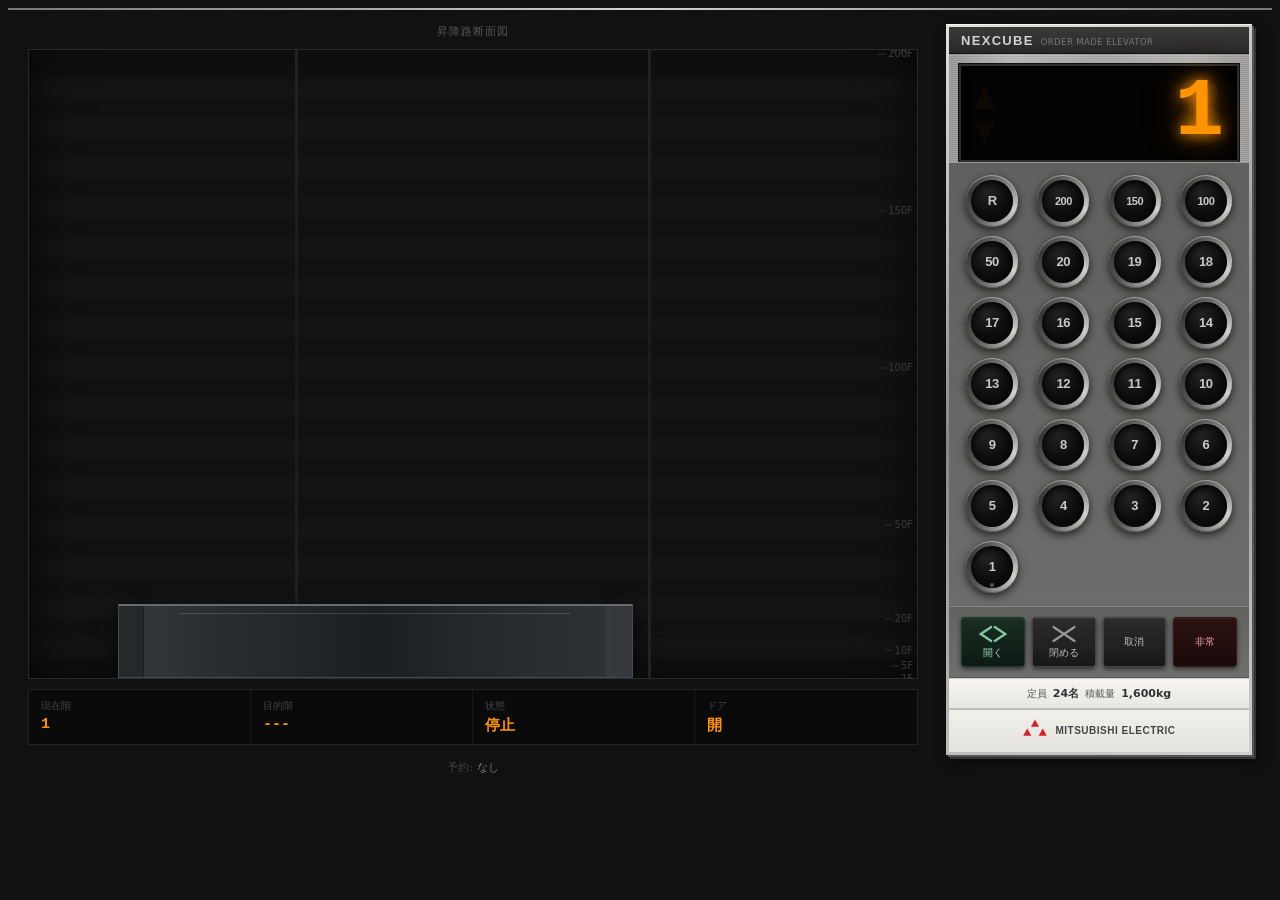
==== index.html @ f04a83fb "三菱エレベーターシミュレーター NEXCUBE - 実機音声: 1-18F（三菱実機録音）、20F（横浜ランドマークタワー） - iPad対応: タッチデバイスではCOP全面表示 - ホーム画面追加対" ====
<!doctype html>
<html lang="ja">
<head>
  <meta charset="utf-8">
  <meta name="viewport" content="width=device-width, initial-scale=1, viewport-fit=cover">
  <meta name="apple-mobile-web-app-capable" content="yes">
  <meta name="apple-mobile-web-app-status-bar-style" content="black-translucent">
  <meta name="apple-mobile-web-app-title" content="NEXCUBE">
  <title>三菱電機エレベーター 200階</title>
  <link rel="stylesheet" href="styles.css">
</head>
<body>
  <div class="simulator">

    <!-- 左：シャフト断面図 -->
    <div class="shaft-view">
      <div class="shaft-label">昇降路断面図</div>
      <div class="shaft" id="shaft">
        <div class="floor-scale" id="floorScale"></div>
        <div class="car" id="car">
          <div class="door left"></div>
          <div class="door right"></div>
          <div class="cab-ceiling-line"></div>
        </div>
      </div>
      <div class="shaft-info">
        <div class="info-cell"><span>現在階</span><strong id="currentFloor">1</strong></div>
        <div class="info-cell"><span>目的階</span><strong id="targetFloor">---</strong></div>
        <div class="info-cell"><span>状態</span><strong id="speedLabel">停止</strong></div>
        <div class="info-cell"><span>ドア</span><strong id="doorLabel">開</strong></div>
      </div>
      <div class="queue-display">予約: <span id="queueLabel">なし</span></div>
    </div>

    <!-- 右：三菱エレベーター操作盤 COP -->
    <div class="cop-wrap">
      <div class="cop" role="region" aria-label="エレベーター操作盤">

        <!-- モデルプレート -->
        <div class="model-plate">
          <span class="model-name">NEXCUBE</span>
          <span class="model-sub">ORDER MADE ELEVATOR</span>
        </div>

        <!-- 位置表示器 -->
        <div class="position-indicator" aria-label="位置表示器">
          <div class="dir-col">
            <div class="dir-arrow up" id="arrowUp">▲</div>
            <div class="dir-arrow down" id="arrowDown">▼</div>
          </div>
          <div class="seg-display" id="floorDisplay" aria-live="polite" aria-label="現在階表示">1</div>
        </div>

        <!-- 階数ボタンエリア -->
        <div class="floor-btn-grid" id="floorGrid" aria-label="階数選択ボタン"></div>

        <!-- サービスボタン -->
        <div class="service-row">
          <button class="svc-btn open-btn" data-service="open" aria-label="ドアを開く">
            <svg class="door-icon" viewBox="0 0 32 20" width="28" height="18" aria-hidden="true">
              <path d="M14 2 L2 10 L14 18" stroke="currentColor" stroke-width="2.5" fill="none" stroke-linecap="round"/>
              <path d="M18 2 L30 10 L18 18" stroke="currentColor" stroke-width="2.5" fill="none" stroke-linecap="round"/>
            </svg>
            <span>開く</span>
          </button>
          <button class="svc-btn close-btn" data-service="close" aria-label="ドアを閉じる">
            <svg class="door-icon" viewBox="0 0 32 20" width="28" height="18" aria-hidden="true">
              <path d="M4 2 L16 10 L4 18" stroke="currentColor" stroke-width="2.5" fill="none" stroke-linecap="round"/>
              <path d="M28 2 L16 10 L28 18" stroke="currentColor" stroke-width="2.5" fill="none" stroke-linecap="round"/>
            </svg>
            <span>閉める</span>
          </button>
          <button class="svc-btn cancel-btn" data-service="cancel" aria-label="取消">
            <span>取消</span>
          </button>
          <button class="svc-btn emg-btn" data-service="bell" aria-label="非常ボタン">
            <span>非常</span>
          </button>
        </div>

        <!-- 定員・積載量プレート -->
        <div class="capacity-plate">
          <div class="cap-row">
            <span class="cap-label">定員</span>
            <span class="cap-val">24名</span>
            <span class="cap-label">積載量</span>
            <span class="cap-val">1,600kg</span>
          </div>
        </div>

        <!-- 三菱ロゴ・ブランド -->
        <div class="brand-footer">
          <svg class="mitsubishi-mark" viewBox="0 0 64 56" width="26" height="23" aria-label="三菱マーク">
            <polygon points="32,1 42,19 22,19" fill="#d91f26"/>
            <polygon points="13,23 23,41 3,41" fill="#d91f26"/>
            <polygon points="51,23 61,41 41,41" fill="#d91f26"/>
          </svg>
          <span class="brand-name">MITSUBISHI ELECTRIC</span>
        </div>

      </div>
    </div>
  </div>

  <script src="app.js"></script>
</body>
</html>
---- styles.css ----
:root {
  /* 実機カラー */
  --amber: #ff9400;
  --amber-glow: rgba(255, 148, 0, 0.55);
  --amber-dim: rgba(255, 148, 0, 0.05);
  --red: #d91f26;

  /* ステンレスヘアライン */
  --ss-light: #d2d2d0;
  --ss-mid:   #a8a8a6;
  --ss-dark:  #787876;
  --ss-edge:  #6a6a68;

  /* ディスプレイ */
  --disp-bg:  #030303;
  --disp-border: #2e2e2c;

  /* ボタン */
  --btn-face:  #111110;
  --btn-lit-face: #b05800;
}

* { box-sizing: border-box; margin: 0; padding: 0; }

html, body {
  height: 100%;
  background: #111;
  color: #222;
  font-family: "Hiragino Kaku Gothic ProN", "Yu Gothic", "Meiryo", system-ui, sans-serif;
}

/* ===== レイアウト ===== */
.simulator {
  display: grid;
  grid-template-columns: 1fr auto;
  gap: 28px;
  min-height: 100vh;
  padding: 24px 28px;
  align-items: start;
}

/* ===== シャフト断面図 ===== */
.shaft-view {
  display: flex;
  flex-direction: column;
  gap: 10px;
}

.shaft-label {
  font-size: 11px;
  letter-spacing: 0.08em;
  color: #555;
  text-align: center;
}

.shaft {
  position: relative;
  height: clamp(500px, 70vh, 800px);
  border: 1px solid #2a2a2a;
  background:
    repeating-linear-gradient(0deg, #111 0 20px, #141414 20px 40px);
  box-shadow: inset 0 0 50px rgba(0,0,0,0.7);
  overflow: hidden;
}

.shaft::before, .shaft::after {
  content: "";
  position: absolute;
  top: 0; bottom: 0;
  width: 3px;
  background: linear-gradient(180deg, #222, #1a1a1a, #222);
}
.shaft::before { left: 30%; }
.shaft::after  { right: 30%; }

.floor-scale {
  position: absolute;
  top: 0; bottom: 0; right: 0;
  width: 56px;
  pointer-events: none;
}

.floor-mark {
  position: absolute;
  right: 4px;
  font-size: 10px;
  color: #3a3a3a;
  transform: translateY(-50%);
  white-space: nowrap;
}
.floor-mark::before {
  content: "";
  position: absolute;
  right: 100%;
  top: 50%;
  width: 8px;
  height: 1px;
  background: #2a2a2a;
  margin-right: 2px;
}

.car {
  position: absolute;
  left: 10%;
  width: 58%;
  height: 74px;
  background: linear-gradient(90deg,
    rgba(255,255,255,0.1), rgba(255,255,255,0.05) 20%,
    rgba(0,0,0,0.1) 50%,
    rgba(255,255,255,0.05) 80%, rgba(255,255,255,0.08)
  ), #1e2226;
  border: 1px solid #4a4a4a;
  border-top: 2px solid #6a6a6a;
  box-shadow: 0 6px 20px rgba(0,0,0,0.7);
  transition: bottom 100ms linear;
  overflow: hidden;
}
.car.moving {
  box-shadow: 0 0 16px rgba(120, 200, 255, 0.1), 0 6px 20px rgba(0,0,0,0.6);
}
.cab-ceiling-line {
  position: absolute;
  top: 7px; left: 12%; right: 12%;
  height: 1px;
  background: rgba(255,255,255,0.15);
}

.door {
  position: absolute;
  top: 0; bottom: 0;
  width: 50%;
  background: linear-gradient(90deg,
    rgba(255,255,255,0.08), rgba(255,255,255,0.03) 40%, rgba(0,0,0,0.06)
  ), #252a2e;
  transition: transform 760ms cubic-bezier(0.25, 0.8, 0.25, 1);
}
.door.left  { left: 0;  border-right: 1px solid rgba(0,0,0,0.5); }
.door.right { right: 0; border-left:  1px solid rgba(255,255,255,0.1); }
.car.open .door.left  { transform: translateX(-90%); }
.car.open .door.right { transform: translateX(90%); }

.shaft-info {
  display: grid;
  grid-template-columns: repeat(4, 1fr);
  border: 1px solid #222;
  background: #0a0a0a;
}
.info-cell {
  padding: 9px 12px;
  border-right: 1px solid #1a1a1a;
}
.info-cell:last-child { border-right: none; }
.info-cell span {
  display: block;
  font-size: 10px;
  color: #444;
  margin-bottom: 3px;
}
.info-cell strong {
  display: block;
  font-size: 15px;
  color: var(--amber);
  font-variant-numeric: tabular-nums;
  font-family: "Courier New", monospace;
}

.queue-display {
  font-size: 11px;
  color: #444;
  text-align: center;
  padding: 5px;
}
.queue-display span { color: #777; font-variant-numeric: tabular-nums; }

/* ===== COP パネル（ステンレスヘアライン） ===== */
.cop-wrap {
  /* 外枠：ステンレス枠の影 */
  padding: 3px;
  background: linear-gradient(160deg,
    #e0e0de 0%, #b8b8b6 25%,
    #888886 50%, #adadab 75%, #d0d0ce 100%
  );
  box-shadow:
    2px 2px 0 #555,
    4px 4px 0 #333,
    6px 6px 12px rgba(0,0,0,0.6),
    inset 0 1px rgba(255,255,255,0.7);
}

/* ステンレスヘアライン本体 */
.cop {
  width: 300px;
  /* ヘアライン：横方向の細線 */
  background-color: var(--ss-mid);
  background-image:
    repeating-linear-gradient(
      180deg,
      rgba(255,255,255,0.18) 0px,
      rgba(255,255,255,0.18) 1px,
      transparent 1px,
      transparent 2px
    ),
    linear-gradient(90deg,
      rgba(0,0,0,0.15) 0%, rgba(255,255,255,0.08) 20%,
      rgba(0,0,0,0.05) 50%, rgba(255,255,255,0.06) 80%, rgba(0,0,0,0.12) 100%
    );
  display: flex;
  flex-direction: column;
}

/* ===== モデルプレート ===== */
.model-plate {
  display: flex;
  align-items: baseline;
  gap: 7px;
  padding: 6px 12px 5px;
  background: linear-gradient(180deg, #3a3a38, #282826);
  border-bottom: 1px solid #111;
}
.model-name {
  font-family: Arial, Helvetica, sans-serif;
  font-size: 13px;
  font-weight: 700;
  letter-spacing: 0.1em;
  color: var(--ss-light);
}
.model-sub {
  font-size: 8.5px;
  letter-spacing: 0.05em;
  color: #777;
  text-transform: uppercase;
}

/* ===== 位置表示器 ===== */
.position-indicator {
  display: flex;
  align-items: center;
  background: var(--disp-bg);
  border: 2px solid var(--disp-border);
  margin: 10px 10px 0;
  padding: 10px 12px;
  box-shadow:
    inset 0 2px 10px rgba(0,0,0,0.9),
    0 0 0 1px #111;
  gap: 10px;
}

/* ステンレスベゼル風 */
.position-indicator::before {
  content: "";
  position: absolute;
  inset: 8px 8px auto 8px;
  height: 2px;
  background: linear-gradient(90deg, var(--ss-dark), var(--ss-light), var(--ss-dark));
}

.dir-col {
  display: flex;
  flex-direction: column;
  gap: 4px;
  flex-shrink: 0;
}

/* 方向矢印：消灯時はほぼ不可視 */
.dir-arrow {
  font-size: 30px;
  line-height: 1;
  color: rgba(255, 148, 0, 0.04);
  transition: color 0.1s ease, text-shadow 0.1s ease;
  user-select: none;
}

/* 点灯時：明確なオレンジ */
.dir-arrow.active {
  color: var(--amber);
  text-shadow:
    0 0 10px var(--amber),
    0 0 25px var(--amber-glow),
    0 0 50px rgba(255,148,0,0.2);
}

/* 7セグ風表示 */
.seg-display {
  flex: 1;
  font-family: "Courier New", "Lucida Console", monospace;
  font-size: 82px;
  font-weight: 700;
  line-height: 0.9;
  color: var(--amber);
  text-align: right;
  letter-spacing: 1px;
  font-variant-numeric: tabular-nums;
  text-shadow:
    0 0 14px var(--amber),
    0 0 30px var(--amber-glow),
    0 0 60px rgba(255,148,0,0.15);
  position: relative;
}

/* 消灯セグメント（薄い影の「8」） */
.seg-display::before {
  content: "8";
  position: absolute;
  right: 0;
  top: 0;
  color: rgba(255, 148, 0, 0.05);
  text-shadow: none;
  pointer-events: none;
  font-size: inherit;
  font-weight: inherit;
  font-family: inherit;
  letter-spacing: inherit;
}

/* ===== 階数ボタングリッド ===== */
.floor-btn-grid {
  display: grid;
  grid-template-columns: repeat(4, 1fr);
  gap: 9px;
  padding: 12px 12px;
  /* グリッドエリアは少し凹んだ暗い領域 */
  background:
    linear-gradient(180deg, rgba(0,0,0,0.2), rgba(0,0,0,0.1)),
    var(--ss-dark);
  border-top: 1px solid #999;
  border-bottom: 1px solid #666;
  margin: 0;
}

/* 丸型ボタン */
.floor-btn {
  position: relative;
  width: 52px;
  height: 52px;
  border-radius: 50%;
  border: none;
  cursor: pointer;
  justify-self: center;
  /* クローム外輪 */
  background: conic-gradient(
    from 110deg,
    #d0d0d0, #909090 60deg, #585858 110deg,
    #383838 180deg, #585858 240deg, #909090 310deg, #d0d0d0 360deg
  );
  box-shadow:
    0 3px 8px rgba(0,0,0,0.7),
    inset 0 1px rgba(255,255,255,0.4),
    inset 0 -1px rgba(0,0,0,0.3);
  transition: transform 0.07s;
}
.floor-btn:active { transform: translateY(1px) scale(0.97); }

/* ボタン内側の暗い面 */
.floor-btn::before {
  content: "";
  position: absolute;
  inset: 5px;
  border-radius: 50%;
  background: radial-gradient(circle at 38% 28%, #222, #0d0d0d 55%, #060606);
  box-shadow: inset 0 2px 6px rgba(0,0,0,0.95), inset 0 -1px rgba(255,255,255,0.03);
}

/* 階数文字 */
.floor-btn .btn-label {
  position: relative;
  z-index: 2;
  color: #c8c8c8;
  font-family: Arial, Helvetica, sans-serif;
  font-size: 13px;
  font-weight: 700;
  line-height: 1;
  pointer-events: none;
  user-select: none;
  /* 長い文字列は自動縮小 */
  max-width: 42px;
  text-align: center;
  overflow: hidden;
  white-space: nowrap;
  letter-spacing: -0.03em;
}

/* 3桁以上（100/150/200）はさらに小さく */
.floor-btn[data-floor="100"] .btn-label,
.floor-btn[data-floor="150"] .btn-label,
.floor-btn[data-floor="200"] .btn-label {
  font-size: 11px;
  letter-spacing: -0.05em;
}

/* 点灯状態（予約済み） */
.floor-btn.lit::before {
  background: radial-gradient(circle at 50% 38%,
    #ffcc44 0%, #dd8000 38%, #994400 70%, #4d2000 100%
  );
  box-shadow:
    inset 0 0 16px rgba(255,185,0,0.6),
    inset 0 2px 4px rgba(255,230,100,0.35);
}
.floor-btn.lit {
  box-shadow:
    0 0 16px rgba(255,148,0,0.55),
    0 3px 8px rgba(0,0,0,0.6),
    inset 0 1px rgba(255,255,255,0.4);
}
.floor-btn.lit .btn-label {
  color: #ffffff;
  text-shadow: 0 0 10px rgba(255,220,0,0.9);
}

/* 現在階：小インジケータードット */
.floor-btn.current::after {
  content: "";
  position: absolute;
  bottom: 6px;
  left: 50%;
  transform: translateX(-50%);
  width: 4px;
  height: 4px;
  border-radius: 50%;
  background: rgba(200,200,200,0.4);
  z-index: 3;
}


/* ===== サービスボタン ===== */
.service-row {
  display: grid;
  grid-template-columns: 1fr 1fr 1fr 1fr;
  gap: 7px;
  padding: 10px 12px;
  background: linear-gradient(180deg, rgba(0,0,0,0.18), rgba(0,0,0,0.08)),
              var(--ss-dark);
  border-top: 1px solid #888;
  border-bottom: 1px solid #555;
}

.svc-btn {
  display: flex;
  flex-direction: column;
  align-items: center;
  justify-content: center;
  gap: 2px;
  padding: 7px 3px 6px;
  border: none;
  border-radius: 3px;
  cursor: pointer;
  background: linear-gradient(180deg, #2c2c2a, #181816);
  border: 1px solid #444;
  box-shadow: 0 2px 5px rgba(0,0,0,0.6), inset 0 1px rgba(255,255,255,0.06);
  color: #bbb;
  font-family: "Hiragino Kaku Gothic ProN", "Yu Gothic", sans-serif;
  font-size: 10px;
  transition: transform 0.07s;
}
.svc-btn:active {
  transform: translateY(1px);
  box-shadow: 0 1px 2px rgba(0,0,0,0.6), inset 0 2px 4px rgba(0,0,0,0.5);
}

.door-icon { color: #999; display: block; margin-bottom: 1px; }

.open-btn {
  color: #9ddbb5;
  border-color: #1e3a2a;
  background: linear-gradient(180deg, #1a2e22, #0e1a14);
}
.open-btn .door-icon { color: #7fcca0; }

.emg-btn {
  color: #ffaaaa;
  border-color: #3a1818;
  background: linear-gradient(180deg, #2e1212, #1a0a0a);
}
.emg-btn.active {
  color: #ff4444;
  border-color: #cc2222;
  box-shadow: 0 0 10px rgba(255,50,50,0.5), inset 0 0 8px rgba(255,80,80,0.25);
}

/* ===== 定員プレート ===== */
.capacity-plate {
  padding: 7px 12px;
  background: linear-gradient(180deg, #f5f4f0, #e8e7e3);
  border-top: 1px solid #ccc;
  border-bottom: 1px solid #bbb;
}
.cap-row {
  display: flex;
  justify-content: center;
  align-items: baseline;
  gap: 6px;
  font-size: 9.5px;
  color: #555;
}
.cap-val {
  font-size: 11px;
  font-weight: 700;
  color: #333;
  font-variant-numeric: tabular-nums;
}

/* ===== ブランドフッター ===== */
.brand-footer {
  display: flex;
  align-items: center;
  justify-content: center;
  gap: 7px;
  padding: 9px 12px 10px;
  background: linear-gradient(180deg, #f0efe9, #e4e3dd);
  border-top: 1px solid #bbb;
}
.mitsubishi-mark { flex-shrink: 0; }
.brand-name {
  font-family: Arial, Helvetica, sans-serif;
  font-size: 10px;
  font-weight: 700;
  letter-spacing: 0.05em;
  color: #444;
}

/* ===== レスポンシブ（デスクトップ） ===== */
@media (max-width: 860px) {
  .simulator {
    grid-template-columns: 1fr;
    padding: 16px;
    gap: 20px;
  }
  .cop-wrap { margin: 0 auto; }
  .shaft { height: 340px; }
}

@media (max-width: 480px) {
  .cop { width: 268px; }
  .floor-btn-grid { gap: 7px; padding: 10px 9px; }
  .floor-btn { width: 46px; height: 46px; }
  .seg-display { font-size: 68px; }
}

/* ===== iPad / タッチデバイス（縦向き） ===== */
@media (pointer: coarse) and (min-width: 600px) {
  .shaft-view { display: none; }

  .simulator {
    display: flex;
    align-items: center;
    justify-content: center;
    min-height: 100svh;
    padding: 20px env(safe-area-inset-right, 20px) 20px env(safe-area-inset-left, 20px);
  }

  .cop {
    width: min(520px, calc(100vw - 48px));
  }

  /* ボタングリッド：セルいっぱいに拡大 */
  .floor-btn-grid {
    grid-template-columns: repeat(4, 1fr);
    gap: 11px;
    padding: 13px;
  }

  .floor-btn {
    width: 100%;
    aspect-ratio: 1;
    height: auto;
    justify-self: stretch;
    display: flex;
    align-items: center;
    justify-content: center;
  }

  .floor-btn .btn-label {
    font-size: clamp(15px, 4vw, 22px);
    max-width: 90%;
  }

  .floor-btn[data-floor="100"] .btn-label,
  .floor-btn[data-floor="150"] .btn-label,
  .floor-btn[data-floor="200"] .btn-label {
    font-size: clamp(12px, 3vw, 16px);
  }

  .seg-display {
    font-size: clamp(72px, 17vw, 118px);
  }

  .seg-display::before {
    font-size: inherit;
  }

  .position-indicator {
    margin: 12px 12px 0;
    padding: 12px 14px;
  }

  .dir-arrow { font-size: 36px; }

  .svc-btn {
    padding: 12px 4px 10px;
    font-size: 12px;
    gap: 4px;
  }
}

/* ===== iPad 横向き（シャフト復活） ===== */
@media (pointer: coarse) and (min-width: 1000px) {
  .shaft-view {
    display: flex;
  }

  .simulator {
    display: grid;
    grid-template-columns: 1fr auto;
    align-items: start;
    gap: 28px;
    padding: 24px;
  }

  .cop {
    width: min(480px, 45vw);
  }

  .shaft {
    height: clamp(500px, 75vh, 800px);
  }

  .floor-btn .btn-label {
    font-size: clamp(15px, 2.8vw, 20px);
  }
}
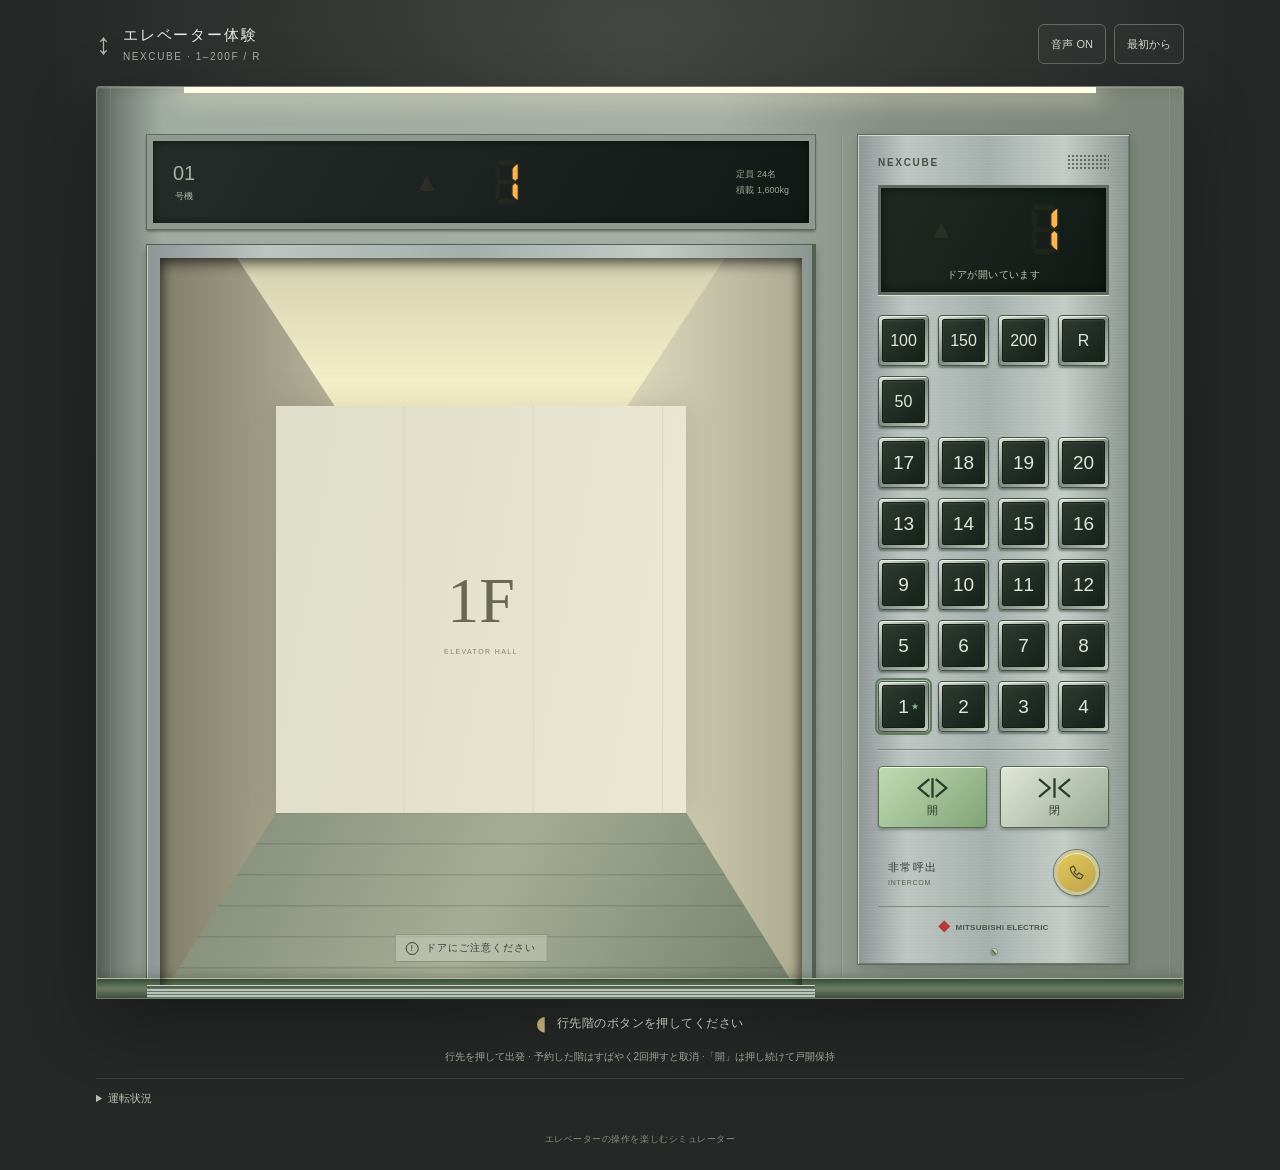
==== commit eb6768d8: "Fix elevator routing and announcements; rebuild realistic cabin UI" ====
--- a/index.html
+++ b/index.html
@@ -1,107 +1,195 @@
 <!doctype html>
 <html lang="ja">
-<head>
-  <meta charset="utf-8">
-  <meta name="viewport" content="width=device-width, initial-scale=1, viewport-fit=cover">
-  <meta name="apple-mobile-web-app-capable" content="yes">
-  <meta name="apple-mobile-web-app-status-bar-style" content="black-translucent">
-  <meta name="apple-mobile-web-app-title" content="NEXCUBE">
-  <title>三菱電機エレベーター 200階</title>
-  <link rel="stylesheet" href="styles.css">
-</head>
-<body>
-  <div class="simulator">
-
-    <!-- 左：シャフト断面図 -->
-    <div class="shaft-view">
-      <div class="shaft-label">昇降路断面図</div>
-      <div class="shaft" id="shaft">
-        <div class="floor-scale" id="floorScale"></div>
-        <div class="car" id="car">
-          <div class="door left"></div>
-          <div class="door right"></div>
-          <div class="cab-ceiling-line"></div>
+  <head>
+    <meta charset="utf-8" />
+    <meta
+      name="viewport"
+      content="width=device-width, initial-scale=1, viewport-fit=cover"
+    />
+    <meta name="theme-color" content="#252827" />
+    <meta name="apple-mobile-web-app-capable" content="yes" />
+    <meta name="apple-mobile-web-app-title" content="エレベーター" />
+    <title>NEXCUBE — エレベーター体験</title>
+    <link rel="stylesheet" href="styles.css?v=2" />
+  </head>
+  <body>
+    <main class="experience">
+      <header class="toolbar">
+        <div class="identity">
+          <span class="identity-mark" aria-hidden="true">↕</span>
+          <div>
+            <h1>エレベーター体験</h1>
+            <p>NEXCUBE · 1–200F / R</p>
+          </div>
         </div>
-      </div>
-      <div class="shaft-info">
-        <div class="info-cell"><span>現在階</span><strong id="currentFloor">1</strong></div>
-        <div class="info-cell"><span>目的階</span><strong id="targetFloor">---</strong></div>
-        <div class="info-cell"><span>状態</span><strong id="speedLabel">停止</strong></div>
-        <div class="info-cell"><span>ドア</span><strong id="doorLabel">開</strong></div>
-      </div>
-      <div class="queue-display">予約: <span id="queueLabel">なし</span></div>
-    </div>
-
-    <!-- 右：三菱エレベーター操作盤 COP -->
-    <div class="cop-wrap">
-      <div class="cop" role="region" aria-label="エレベーター操作盤">
-
-        <!-- モデルプレート -->
-        <div class="model-plate">
-          <span class="model-name">NEXCUBE</span>
-          <span class="model-sub">ORDER MADE ELEVATOR</span>
-        </div>
-
-        <!-- 位置表示器 -->
-        <div class="position-indicator" aria-label="位置表示器">
-          <div class="dir-col">
-            <div class="dir-arrow up" id="arrowUp">▲</div>
-            <div class="dir-arrow down" id="arrowDown">▼</div>
-          </div>
-          <div class="seg-display" id="floorDisplay" aria-live="polite" aria-label="現在階表示">1</div>
-        </div>
-
-        <!-- 階数ボタンエリア -->
-        <div class="floor-btn-grid" id="floorGrid" aria-label="階数選択ボタン"></div>
-
-        <!-- サービスボタン -->
-        <div class="service-row">
-          <button class="svc-btn open-btn" data-service="open" aria-label="ドアを開く">
-            <svg class="door-icon" viewBox="0 0 32 20" width="28" height="18" aria-hidden="true">
-              <path d="M14 2 L2 10 L14 18" stroke="currentColor" stroke-width="2.5" fill="none" stroke-linecap="round"/>
-              <path d="M18 2 L30 10 L18 18" stroke="currentColor" stroke-width="2.5" fill="none" stroke-linecap="round"/>
-            </svg>
-            <span>開く</span>
+        <div class="tools">
+          <button
+            id="soundButton"
+            class="tool-button"
+            type="button"
+            aria-pressed="true"
+            aria-label="音声を切り替える"
+          >
+            音声 ON
           </button>
-          <button class="svc-btn close-btn" data-service="close" aria-label="ドアを閉じる">
-            <svg class="door-icon" viewBox="0 0 32 20" width="28" height="18" aria-hidden="true">
-              <path d="M4 2 L16 10 L4 18" stroke="currentColor" stroke-width="2.5" fill="none" stroke-linecap="round"/>
-              <path d="M28 2 L16 10 L28 18" stroke="currentColor" stroke-width="2.5" fill="none" stroke-linecap="round"/>
-            </svg>
-            <span>閉める</span>
-          </button>
-          <button class="svc-btn cancel-btn" data-service="cancel" aria-label="取消">
-            <span>取消</span>
-          </button>
-          <button class="svc-btn emg-btn" data-service="bell" aria-label="非常ボタン">
-            <span>非常</span>
+          <button id="resetButton" class="tool-button" type="button">
+            最初から
           </button>
         </div>
-
-        <!-- 定員・積載量プレート -->
-        <div class="capacity-plate">
-          <div class="cap-row">
-            <span class="cap-label">定員</span>
-            <span class="cap-val">24名</span>
-            <span class="cap-label">積載量</span>
-            <span class="cap-val">1,600kg</span>
+      </header>
+      <section class="cabin" aria-label="エレベーターのかご内">
+        <div class="ceiling-light" aria-hidden="true"></div>
+        <div class="door-bay">
+          <div class="overhead">
+            <div class="overhead-id">01 <span>号機</span></div>
+            <div
+              class="indicator overhead-indicator"
+              aria-label="現在階と運転方向"
+            >
+              <span class="direction" data-direction aria-label="停止">▲</span>
+              <span
+                class="floor-digits"
+                data-display
+                aria-label="現在階 1階"
+              ></span>
+            </div>
+            <span class="overhead-caption">定員 24名<br />積載 1,600kg</span>
+          </div>
+          <div class="door-frame">
+            <div class="doorway" id="doorway">
+              <div class="landing" aria-hidden="true">
+                <div class="hall-light"></div>
+                <div class="hall-wall">
+                  <span id="landingFloor">1F</span><small>ELEVATOR HALL</small>
+                </div>
+                <div class="hall-floor"></div>
+              </div>
+              <div class="door-panel left" aria-hidden="true">
+                <span></span>
+              </div>
+              <div class="door-panel right" aria-hidden="true">
+                <span></span>
+              </div>
+              <div class="door-seam" aria-hidden="true"></div>
+            </div>
+            <div class="threshold" aria-hidden="true"></div>
+          </div>
+          <div class="door-notice">
+            <span class="notice-symbol" aria-hidden="true">!</span>
+            ドアにご注意ください
           </div>
         </div>
-
-        <!-- 三菱ロゴ・ブランド -->
-        <div class="brand-footer">
-          <svg class="mitsubishi-mark" viewBox="0 0 64 56" width="26" height="23" aria-label="三菱マーク">
-            <polygon points="32,1 42,19 22,19" fill="#d91f26"/>
-            <polygon points="13,23 23,41 3,41" fill="#d91f26"/>
-            <polygon points="51,23 61,41 41,41" fill="#d91f26"/>
-          </svg>
-          <span class="brand-name">MITSUBISHI ELECTRIC</span>
+        <div class="panel-wall">
+          <section class="control-panel" aria-label="エレベーター操作盤">
+            <div class="panel-top">
+              <span>NEXCUBE</span
+              ><span class="speaker" aria-hidden="true"></span>
+            </div>
+            <div class="panel-screen">
+              <div class="indicator">
+                <span class="direction" data-direction aria-hidden="true"
+                  >▲</span
+                ><span
+                  class="floor-digits"
+                  data-display
+                  aria-label="現在階 1階"
+                ></span>
+              </div>
+              <div class="screen-message" id="screenMessage">
+                ドアが開いています
+              </div>
+            </div>
+            <div
+              class="floor-btn-grid"
+              id="floorGrid"
+              aria-label="行先階ボタン"
+            ></div>
+            <div class="door-controls">
+              <button
+                class="door-button open-button"
+                id="openButton"
+                type="button"
+                aria-label="ドアを開く"
+              >
+                <svg viewBox="0 0 48 28" aria-hidden="true">
+                  <path d="M20 3 7 14l13 11M28 3l13 11-13 11M24 2v24" /></svg
+                ><span>開</span>
+              </button>
+              <button
+                class="door-button close-button"
+                id="closeButton"
+                type="button"
+                aria-label="ドアを閉じる"
+              >
+                <svg viewBox="0 0 48 28" aria-hidden="true">
+                  <path d="m5 3 13 11L5 25M43 3 30 14l13 11M24 2v24" /></svg
+                ><span>閉</span>
+              </button>
+            </div>
+            <div class="intercom-row">
+              <span>非常呼出<small>INTERCOM</small></span
+              ><button
+                class="call-button"
+                id="callButton"
+                type="button"
+                aria-label="非常呼出の体験"
+                aria-pressed="false"
+              >
+                <svg viewBox="0 0 32 32" aria-hidden="true">
+                  <path
+                    d="M11 5 6 8c-2 7 11 20 18 18l3-5-7-4-3 3c-3-1-4-3-5-5l3-3Z"
+                  />
+                </svg>
+              </button>
+            </div>
+            <div class="panel-brand">
+              <span class="diamonds" aria-hidden="true">◆</span
+              ><span>MITSUBISHI ELECTRIC</span>
+            </div>
+            <div class="panel-screw" aria-hidden="true"></div>
+          </section>
         </div>
-
+        <div class="cabin-base" aria-hidden="true"></div>
+      </section>
+      <div
+        class="announcement"
+        role="status"
+        aria-live="polite"
+        aria-atomic="true"
+      >
+        <span class="sound-indicator" aria-hidden="true">◖</span
+        ><span id="announcement">行先階のボタンを押してください</span>
       </div>
-    </div>
-  </div>
-
-  <script src="app.js"></script>
-</body>
+      <p class="hint">
+        行先を押して出発 · 予約した階はすばやく2回押すと取消
+        ·「開」は押し続けて戸開保持
+      </p>
+      <details class="operation-details">
+        <summary>運転状況</summary>
+        <dl>
+          <div>
+            <dt>状態</dt>
+            <dd id="phaseLabel">待機中</dd>
+          </div>
+          <div>
+            <dt>次の停車階</dt>
+            <dd id="targetLabel">—</dd>
+          </div>
+          <div>
+            <dt>速度</dt>
+            <dd id="speedLabel">0.0 m/s</dd>
+          </div>
+          <div>
+            <dt>予約階</dt>
+            <dd id="queueLabel">なし</dd>
+          </div>
+        </dl>
+        <p>非常呼出は体験用です。外部への通報は行いません。</p>
+      </details>
+      <footer>エレベーターの操作を楽しむシミュレーター</footer>
+    </main>
+    <script src="elevator.js?v=2"></script>
+    <script src="audio.js?v=2"></script>
+    <script src="app.js?v=2"></script>
+  </body>
 </html>
--- a/styles.css
+++ b/styles.css
@@ -1,630 +1,956 @@
 :root {
-  /* 実機カラー */
-  --amber: #ff9400;
-  --amber-glow: rgba(255, 148, 0, 0.55);
-  --amber-dim: rgba(255, 148, 0, 0.05);
-  --red: #d91f26;
-
-  /* ステンレスヘアライン */
-  --ss-light: #d2d2d0;
-  --ss-mid:   #a8a8a6;
-  --ss-dark:  #787876;
-  --ss-edge:  #6a6a68;
-
-  /* ディスプレイ */
-  --disp-bg:  #030303;
-  --disp-border: #2e2e2c;
-
-  /* ボタン */
-  --btn-face:  #111110;
-  --btn-lit-face: #b05800;
-}
-
-* { box-sizing: border-box; margin: 0; padding: 0; }
-
-html, body {
+  color-scheme: dark;
+  --amber: #ffb450;
+  --steel: linear-gradient(
+    90deg,
+    #8d9695,
+    #bdc5c2 18%,
+    #a4afac 48%,
+    #c3cbc6 76%,
+    #8b9590
+  );
+  font-family:
+    -apple-system, BlinkMacSystemFont, "Hiragino Kaku Gothic ProN", "Yu Gothic",
+    sans-serif;
+  background: #252827;
+  color: #e8eae5;
+}
+* {
+  box-sizing: border-box;
+}
+body {
+  margin: 0;
+  background: radial-gradient(ellipse at 50% 10%, #444943, #252827 65%);
+  min-height: 100svh;
+}
+button {
+  font: inherit;
+  cursor: pointer;
+  -webkit-tap-highlight-color: transparent;
+  touch-action: manipulation;
+  user-select: none;
+  -webkit-user-select: none;
+}
+button:focus-visible,
+summary:focus-visible {
+  outline: 3px solid #e6b969;
+  outline-offset: 5px;
+}
+button:disabled {
+  cursor: default;
+}
+button,
+svg {
+  flex-shrink: 0;
+}
+.experience {
+  max-width: 1152px;
+  margin: auto;
+  padding: 24px 32px 18px;
+}
+.toolbar {
+  display: flex;
+  align-items: center;
+  justify-content: space-between;
+  gap: 14px;
+  margin: 0 0 22px;
+}
+.identity {
+  display: flex;
+  gap: 12px;
+  align-items: center;
+}
+.identity-mark {
+  font-size: 30px;
+  color: #aeb6a8;
+}
+.identity h1 {
+  font-size: 15px;
+  font-weight: 500;
+  letter-spacing: 0.12em;
+  margin: 0;
+}
+.identity p {
+  font-size: 10px;
+  letter-spacing: 0.16em;
+  color: #a7aea5;
+  margin: 6px 0 0;
+}
+.tools {
+  display: flex;
+  gap: 8px;
+}
+.tool-button {
+  border: 1px solid #646a60;
+  border-radius: 6px;
+  background: #ffffff05;
+  color: #d4d8cd;
+  padding: 9px 12px;
+  font-size: 11px;
+  min-height: 40px;
+}
+.tool-button:hover {
+  background: #ffffff10;
+}
+.cabin {
+  position: relative;
+  display: grid;
+  grid-template-columns: minmax(0, 1fr) 300px;
+  gap: 0;
+  padding: 48px 42px 0 50px;
+  min-height: 750px;
+  overflow: hidden;
+  border: 1px solid #737c72;
+  border-radius: 3px 3px 0 0;
+  background:
+    repeating-linear-gradient(0deg, #ffffff02 0 1px, transparent 1px 3px),
+    linear-gradient(
+      90deg,
+      #5f6862,
+      #a0aba1 6%,
+      #a6afa4 57%,
+      #858e83 73%,
+      #7a8478 100%
+    );
+  box-shadow:
+    0 22px 70px #0005,
+    inset 0 1px 2px #ffffdd40,
+    inset 8px 0 14px #0002;
+}
+.ceiling-light {
+  position: absolute;
+  top: 0;
+  left: 8%;
+  right: 8%;
+  height: 6px;
+  background: #fffde6;
+  box-shadow: 0 3px 22px 7px #fff9ce55;
+}
+.cabin:before {
+  content: "";
+  position: absolute;
+  inset: 0 13px;
+  border-inline: 1px solid #ffffff13;
+  pointer-events: none;
+}
+.door-bay {
+  position: relative;
+  align-self: stretch;
+  display: flex;
+  flex-direction: column;
+  padding-right: 26px;
+}
+.overhead {
+  height: 94px;
+  margin: 0 0 16px;
+  display: flex;
+  align-items: center;
+  justify-content: space-between;
+  gap: 12px;
+  padding: 0 20px;
+  background: linear-gradient(120deg, #262c29, #111815);
+  border: 6px solid #8f9990;
+  outline: 1px solid #5f685f;
+  box-shadow:
+    0 2px 3px #0007,
+    inset 0 0 8px #0008;
+}
+.overhead-id {
+  font-size: 20px;
+  color: #a9b1a2;
+  font-variant-numeric: tabular-nums;
+}
+.overhead-id span {
+  display: block;
+  font-size: 9px;
+  text-align: center;
+  margin-top: 5px;
+}
+.overhead-caption {
+  font-size: 9px;
+  color: #9aa392;
+  line-height: 1.8;
+  white-space: nowrap;
+}
+.indicator {
+  display: flex;
+  align-items: center;
+  justify-content: center;
+  gap: 10px;
+  min-width: 0;
+}
+.direction {
+  color: #ffb34b13;
+  font-family: Arial, sans-serif;
+  font-size: 27px;
+  line-height: 1;
+  display: inline-block;
+  width: 27px;
+  transition: color 0.2s;
+  transform: rotate(0deg);
+}
+.direction.active {
+  color: var(--amber);
+  text-shadow: 0 0 12px #ff9c4766;
+}
+.direction.down {
+  transform: rotate(180deg);
+}
+.floor-digits {
+  display: flex;
+  justify-content: flex-end;
+  min-width: 68px;
+  gap: 3px;
+  height: 46px;
+}
+.floor-digits svg {
   height: 100%;
-  background: #111;
-  color: #222;
-  font-family: "Hiragino Kaku Gothic ProN", "Yu Gothic", "Meiryo", system-ui, sans-serif;
-}
-
-/* ===== レイアウト ===== */
-.simulator {
+  width: auto;
+  overflow: visible;
+}
+.segment {
+  fill: #eea5430a;
+}
+.segment.on {
+  fill: var(--amber);
+  filter: drop-shadow(0 0 2px #ffc77955);
+}
+.door-frame {
+  position: relative;
+  flex: 1;
+  padding: 13px 13px 0;
+  background: var(--steel);
+  box-shadow:
+    0 0 0 1px #535e56,
+    inset 1px 0 #e9eee4a0,
+    inset -3px 0 #526054,
+    0 5px 9px #0004;
+  min-height: 420px;
+}
+.doorway {
+  position: relative;
+  overflow: hidden;
+  height: 100%;
+  min-height: 420px;
+  background: #444c42;
+  --door-open: 100%;
+}
+.door-panel {
+  position: absolute;
+  top: 0;
+  bottom: 0;
+  width: 50%;
+  z-index: 2;
+  background:
+    repeating-linear-gradient(
+      0deg,
+      #ffffff08 0px,
+      #ffffff08 1px,
+      transparent 1px,
+      transparent 3px
+    ),
+    linear-gradient(
+      95deg,
+      #87948c,
+      #b6bfb5 15%,
+      #aab6ac 45%,
+      #c5ccc2 80%,
+      #929f95
+    );
+  will-change: transform;
+}
+.door-panel.left {
+  left: 0;
+  border-right: 2px solid #3f4c43;
+  transform: translateX(calc(-1 * var(--door-open)));
+}
+.door-panel.right {
+  right: 0;
+  border-left: 1px solid #d5ddd0;
+  transform: translateX(var(--door-open));
+  background-color: #a8b3a7;
+  background-blend-mode: soft-light;
+}
+.door-panel span {
+  position: absolute;
+  inset: 0 8px;
+  border-inline: 1px solid #ffffff08;
+}
+.door-seam {
+  position: absolute;
+  inset: 0;
+  pointer-events: none;
+  z-index: 3;
+  box-shadow:
+    inset 0 8px 12px #0006,
+    inset 5px 0 8px #0004,
+    inset -5px 0 8px #0004;
+}
+.landing {
+  position: absolute;
+  inset: 0;
+  background: linear-gradient(
+    90deg,
+    #817e69,
+    #c5c2a9 35%,
+    #e1dfc4 70%,
+    #aca98f
+  );
+  overflow: hidden;
+}
+.hall-light {
+  position: absolute;
+  top: 0;
+  left: 12%;
+  right: 12%;
+  height: 22%;
+  background: linear-gradient(#d3d0b1, #fff9cf);
+  clip-path: polygon(0 0, 100% 0, 78% 100%, 22% 100%);
+}
+.hall-wall {
+  position: absolute;
+  top: 20%;
+  left: 18%;
+  right: 18%;
+  bottom: 25%;
+  background: linear-gradient(100deg, #dfdec9, #eae7d2);
+  box-shadow: 0 0 30px #68634d44;
+  display: flex;
+  flex-direction: column;
+  align-items: center;
+  justify-content: center;
+}
+.hall-wall:before {
+  content: "";
+  position: absolute;
+  inset: 0;
+  background: repeating-linear-gradient(
+    90deg,
+    transparent 0,
+    transparent 31%,
+    #79775c22 31.2%,
+    transparent 31.5%
+  );
+}
+.hall-wall span {
+  font-family: Georgia, serif;
+  font-size: 64px;
+  color: #68684f;
+  font-weight: 400;
+  position: relative;
+}
+.hall-wall small {
+  font-size: 7px;
+  letter-spacing: 0.2em;
+  color: #858269;
+  margin-top: 10px;
+}
+.hall-floor {
+  position: absolute;
+  inset: 75% 0 0;
+  background:
+    repeating-linear-gradient(0deg, transparent 0 29px, #3d443b33 30px 31px),
+    linear-gradient(115deg, #7f8975, #a6ad94, #74816b);
+  clip-path: polygon(18% 0, 82% 0, 100% 100%, 0 100%);
+}
+.threshold {
+  position: absolute;
+  bottom: 0;
+  left: 0;
+  right: 0;
+  height: 12px;
+  z-index: 4;
+  background: repeating-linear-gradient(0deg, #667367 0 1px, #bbc4b8 1px 3px);
+  border-top: 2px solid #53604f;
+  box-shadow: 0 -1px #d0d6c4;
+}
+.door-notice {
+  position: absolute;
+  bottom: 36px;
+  left: 50%;
+  transform: translateX(-65%);
+  z-index: 4;
+  font-size: 10px;
+  letter-spacing: 0.1em;
+  white-space: nowrap;
+  color: #303d32;
+  background: #cbd2c17d;
+  padding: 6px 10px;
+  border: 1px solid #879581;
+  pointer-events: none;
+}
+.notice-symbol {
+  display: inline-flex;
+  width: 13px;
+  height: 13px;
+  align-items: center;
+  justify-content: center;
+  border: 1px solid currentColor;
+  border-radius: 50%;
+  margin-right: 4px;
+  font-size: 9px;
+}
+.panel-wall {
+  position: relative;
+  padding: 0 12px 34px 16px;
+  border-left: 1px solid #5b695a55;
+  box-shadow: inset 1px 0 #e7efda20;
+}
+.control-panel {
+  position: relative;
+  padding: 19px 20px 28px;
+  color: #2e3830;
+  background:
+    repeating-linear-gradient(0deg, #ffffff0d 0 1px, transparent 1px 3px),
+    var(--steel);
+  box-shadow:
+    0 0 0 1px #5e6a5e,
+    inset 1px 1px #f6f9e799,
+    inset -1px -1px #6f7e6c,
+    2px 3px 9px #1a291a33;
+}
+.panel-top {
+  display: flex;
+  align-items: center;
+  justify-content: space-between;
+  margin-bottom: 15px;
+}
+.panel-top > span:first-child {
+  font-family: Arial, sans-serif;
+  font-size: 10px;
+  letter-spacing: 0.17em;
+  font-weight: 600;
+  color: #455146;
+}
+.speaker {
+  width: 42px;
+  height: 16px;
+  background: radial-gradient(circle, #3d493e 1px, transparent 1.5px) 0 0/4px
+    4px;
+  opacity: 0.7;
+}
+.panel-screen {
+  padding: 15px 12px 10px;
+  background: linear-gradient(120deg, #202a23, #101813);
+  border: 3px solid #5e6b5e;
+  box-shadow:
+    0 1px #dce5d4,
+    inset 0 0 12px #0009;
+}
+.panel-screen .floor-digits {
+  height: 53px;
+  min-width: 88px;
+}
+.panel-screen .indicator {
+  gap: 16px;
+}
+.screen-message {
+  font-size: 10px;
+  letter-spacing: 0.04em;
+  color: #c0c9ad;
+  text-align: center;
+  min-height: 14px;
+  margin-top: 12px;
+  white-space: nowrap;
+}
+.floor-btn-grid {
   display: grid;
-  grid-template-columns: 1fr auto;
-  gap: 28px;
-  min-height: 100vh;
-  padding: 24px 28px;
-  align-items: start;
-}
-
-/* ===== シャフト断面図 ===== */
-.shaft-view {
+  grid-template-columns: repeat(4, minmax(0, 1fr));
+  gap: 10px 9px;
+  padding: 20px 0 17px;
+}
+.floor-btn {
+  position: relative;
+  aspect-ratio: 1;
+  min-height: 44px;
+  min-width: 0;
+  padding: 0;
+  border-radius: 4px;
+  border: 1px solid #475048;
+  color: #e1e7da;
+  background: linear-gradient(140deg, #dbe1d5, #7b897e 50%, #c4cec0);
+  box-shadow:
+    0 2px 2px #23302377,
+    inset 0 1px #eff6e5;
+  display: flex;
+  align-items: center;
+  justify-content: center;
+}
+.floor-btn:before {
+  content: "";
+  position: absolute;
+  inset: 3px;
+  border: 1px solid #131e17;
+  background: linear-gradient(135deg, #2f3a31, #152019);
+  border-radius: 2px;
+  box-shadow: inset 0 1px 2px #ffffff17;
+}
+.btn-label {
+  position: relative;
+  font-family: Arial, Helvetica, sans-serif;
+  font-size: 19px;
+  font-weight: 500;
+  z-index: 1;
+  line-height: 1;
+}
+.floor-btn.express .btn-label {
+  font-size: 16px;
+}
+.floor-btn:active {
+  transform: translateY(1px);
+}
+.floor-btn.lit {
+  box-shadow:
+    0 0 0 1px #f2b35499,
+    0 2px 3px #17241766;
+}
+.floor-btn.lit:before {
+  border-color: #ffb33e;
+  background: linear-gradient(135deg, #584727, #282d20);
+  box-shadow: inset 0 0 7px #ffb24d33;
+}
+.floor-btn.lit .btn-label {
+  color: #ffc26c;
+  text-shadow: 0 0 5px #ff9f3b77;
+}
+.floor-btn.main-floor {
+  outline: 2px solid #5c7e57;
+  outline-offset: 1px;
+}
+.floor-btn.main-floor .btn-label:after {
+  content: "★";
+  font-size: 8px;
+  position: absolute;
+  right: -10px;
+  top: 6px;
+  color: #8fb286;
+}
+.button-space {
+  aspect-ratio: 1;
+}
+.door-controls {
+  display: grid;
+  grid-template-columns: 1fr 1fr;
+  gap: 13px;
+  padding: 16px 0 15px;
+  border-top: 1px solid #788777;
+  box-shadow: inset 0 1px #e4ecda4d;
+}
+.door-button {
+  height: 62px;
+  border: 1px solid #586452;
+  border-radius: 4px;
+  background: linear-gradient(135deg, #e1e6d5, #99aa94);
+  color: #283c2b;
+  box-shadow:
+    0 2px 3px #34412c66,
+    inset 0 1px #f3f9e5;
   display: flex;
   flex-direction: column;
-  gap: 10px;
-}
-
-.shaft-label {
+  align-items: center;
+  justify-content: center;
+  gap: 3px;
+}
+.door-button svg {
+  width: 39px;
+  height: 24px;
+  stroke: currentColor;
+  stroke-width: 2.8;
+  fill: none;
+}
+.door-button span {
   font-size: 11px;
-  letter-spacing: 0.08em;
-  color: #555;
+}
+.open-button {
+  background: linear-gradient(135deg, #c0dbb2, #80a477);
+  border-color: #4f704b;
+}
+.door-button:active {
+  transform: translateY(1px);
+}
+.door-button:disabled {
+  opacity: 0.48;
+}
+.intercom-row {
+  display: flex;
+  align-items: center;
+  justify-content: space-between;
+  padding: 7px 10px 11px;
+}
+.intercom-row > span {
+  font-size: 11px;
+  letter-spacing: 0.12em;
+}
+.intercom-row small {
+  display: block;
+  font-family: Arial, sans-serif;
+  font-size: 7px;
+  letter-spacing: 0.1em;
+  margin-top: 4px;
+  color: #53604e;
+}
+.call-button {
+  width: 45px;
+  height: 45px;
+  border-radius: 50%;
+  padding: 10px;
+  border: 3px solid #c7c7a2;
+  background: linear-gradient(145deg, #e3c859, #bda34c);
+  color: #4b482f;
+  box-shadow:
+    0 0 0 1px #707454,
+    inset 0 1px #fff4b2,
+    0 2px 3px #2e3d2666;
+}
+.call-button svg {
+  width: 100%;
+  height: 100%;
+  fill: none;
+  stroke: currentColor;
+  stroke-width: 2;
+}
+.call-button[aria-pressed="true"] {
+  background: #ffc352;
+  box-shadow: 0 0 12px #ffd366aa;
+}
+.panel-brand {
+  display: flex;
+  justify-content: center;
+  gap: 5px;
+  align-items: center;
+  border-top: 1px solid #7c8b76;
+  padding-top: 12px;
+  font-family: Arial, sans-serif;
+  font-size: 8px;
+  letter-spacing: 0.03em;
+  font-weight: 600;
+  color: #4a5847;
+}
+.diamonds {
+  font-size: 12px;
+  color: #af3d36;
+}
+.panel-screw {
+  position: absolute;
+  bottom: 9px;
+  left: calc(50% - 3px);
+  width: 6px;
+  height: 6px;
+  border-radius: 50%;
+  background: linear-gradient(45deg, #83917b 40%, #51604d 45% 55%, #c3ceb6 60%);
+  box-shadow: 0 0 0 1px #85937a;
+}
+.cabin-base {
+  position: absolute;
+  bottom: 0;
+  left: 0;
+  right: 0;
+  height: 20px;
+  background: linear-gradient(#374b38, #6b7c62, #3e503d);
+  border-top: 1px solid #b1c09e;
+  box-shadow: 0 -3px 9px #33402944;
+}
+.announcement {
+  display: flex;
+  align-items: center;
+  justify-content: center;
+  gap: 9px;
+  color: #e0e3d6;
+  min-height: 48px;
+  font-size: 12px;
+  letter-spacing: 0.04em;
   text-align: center;
-}
-
-.shaft {
-  position: relative;
-  height: clamp(500px, 70vh, 800px);
-  border: 1px solid #2a2a2a;
-  background:
-    repeating-linear-gradient(0deg, #111 0 20px, #141414 20px 40px);
-  box-shadow: inset 0 0 50px rgba(0,0,0,0.7);
-  overflow: hidden;
-}
-
-.shaft::before, .shaft::after {
-  content: "";
-  position: absolute;
-  top: 0; bottom: 0;
-  width: 3px;
-  background: linear-gradient(180deg, #222, #1a1a1a, #222);
-}
-.shaft::before { left: 30%; }
-.shaft::after  { right: 30%; }
-
-.floor-scale {
-  position: absolute;
-  top: 0; bottom: 0; right: 0;
-  width: 56px;
-  pointer-events: none;
-}
-
-.floor-mark {
-  position: absolute;
-  right: 4px;
+  padding: 12px;
+}
+.sound-indicator {
+  color: #d7bc86;
+  font-size: 20px;
+}
+.hint {
+  color: #a8b09e;
   font-size: 10px;
-  color: #3a3a3a;
-  transform: translateY(-50%);
-  white-space: nowrap;
-}
-.floor-mark::before {
-  content: "";
-  position: absolute;
-  right: 100%;
-  top: 50%;
-  width: 8px;
-  height: 1px;
-  background: #2a2a2a;
-  margin-right: 2px;
-}
-
-.car {
-  position: absolute;
-  left: 10%;
-  width: 58%;
-  height: 74px;
-  background: linear-gradient(90deg,
-    rgba(255,255,255,0.1), rgba(255,255,255,0.05) 20%,
-    rgba(0,0,0,0.1) 50%,
-    rgba(255,255,255,0.05) 80%, rgba(255,255,255,0.08)
-  ), #1e2226;
-  border: 1px solid #4a4a4a;
-  border-top: 2px solid #6a6a6a;
-  box-shadow: 0 6px 20px rgba(0,0,0,0.7);
-  transition: bottom 100ms linear;
-  overflow: hidden;
-}
-.car.moving {
-  box-shadow: 0 0 16px rgba(120, 200, 255, 0.1), 0 6px 20px rgba(0,0,0,0.6);
-}
-.cab-ceiling-line {
-  position: absolute;
-  top: 7px; left: 12%; right: 12%;
-  height: 1px;
-  background: rgba(255,255,255,0.15);
-}
-
-.door {
-  position: absolute;
-  top: 0; bottom: 0;
-  width: 50%;
-  background: linear-gradient(90deg,
-    rgba(255,255,255,0.08), rgba(255,255,255,0.03) 40%, rgba(0,0,0,0.06)
-  ), #252a2e;
-  transition: transform 760ms cubic-bezier(0.25, 0.8, 0.25, 1);
-}
-.door.left  { left: 0;  border-right: 1px solid rgba(0,0,0,0.5); }
-.door.right { right: 0; border-left:  1px solid rgba(255,255,255,0.1); }
-.car.open .door.left  { transform: translateX(-90%); }
-.car.open .door.right { transform: translateX(90%); }
-
-.shaft-info {
+  text-align: center;
+  line-height: 1.9;
+  margin: 0 0 12px;
+}
+.operation-details {
+  border-top: 1px solid #626b5955;
+  padding: 12px 0;
+  color: #b7bfab;
+  font-size: 11px;
+}
+.operation-details summary {
+  cursor: pointer;
+  min-height: 24px;
+  width: max-content;
+}
+.operation-details dl {
   display: grid;
   grid-template-columns: repeat(4, 1fr);
-  border: 1px solid #222;
-  background: #0a0a0a;
-}
-.info-cell {
-  padding: 9px 12px;
-  border-right: 1px solid #1a1a1a;
-}
-.info-cell:last-child { border-right: none; }
-.info-cell span {
-  display: block;
+  gap: 12px;
+  margin: 10px 0;
+}
+.operation-details dt {
   font-size: 10px;
-  color: #444;
-  margin-bottom: 3px;
-}
-.info-cell strong {
-  display: block;
-  font-size: 15px;
-  color: var(--amber);
+  color: #909e88;
+  margin-bottom: 5px;
+}
+.operation-details dd {
+  margin: 0;
+  color: #e3e7db;
   font-variant-numeric: tabular-nums;
-  font-family: "Courier New", monospace;
-}
-
-.queue-display {
-  font-size: 11px;
-  color: #444;
+}
+.operation-details p {
+  font-size: 10px;
+  color: #929f89;
+  margin: 14px 0 0;
+}
+footer {
+  font-size: 9px;
+  color: #858f7c;
+  letter-spacing: 0.06em;
   text-align: center;
-  padding: 5px;
-}
-.queue-display span { color: #777; font-variant-numeric: tabular-nums; }
-
-/* ===== COP パネル（ステンレスヘアライン） ===== */
-.cop-wrap {
-  /* 外枠：ステンレス枠の影 */
-  padding: 3px;
-  background: linear-gradient(160deg,
-    #e0e0de 0%, #b8b8b6 25%,
-    #888886 50%, #adadab 75%, #d0d0ce 100%
-  );
-  box-shadow:
-    2px 2px 0 #555,
-    4px 4px 0 #333,
-    6px 6px 12px rgba(0,0,0,0.6),
-    inset 0 1px rgba(255,255,255,0.7);
-}
-
-/* ステンレスヘアライン本体 */
-.cop {
-  width: 300px;
-  /* ヘアライン：横方向の細線 */
-  background-color: var(--ss-mid);
-  background-image:
-    repeating-linear-gradient(
-      180deg,
-      rgba(255,255,255,0.18) 0px,
-      rgba(255,255,255,0.18) 1px,
-      transparent 1px,
-      transparent 2px
-    ),
-    linear-gradient(90deg,
-      rgba(0,0,0,0.15) 0%, rgba(255,255,255,0.08) 20%,
-      rgba(0,0,0,0.05) 50%, rgba(255,255,255,0.06) 80%, rgba(0,0,0,0.12) 100%
-    );
-  display: flex;
-  flex-direction: column;
-}
-
-/* ===== モデルプレート ===== */
-.model-plate {
-  display: flex;
-  align-items: baseline;
-  gap: 7px;
-  padding: 6px 12px 5px;
-  background: linear-gradient(180deg, #3a3a38, #282826);
-  border-bottom: 1px solid #111;
-}
-.model-name {
-  font-family: Arial, Helvetica, sans-serif;
-  font-size: 13px;
-  font-weight: 700;
-  letter-spacing: 0.1em;
-  color: var(--ss-light);
-}
-.model-sub {
-  font-size: 8.5px;
-  letter-spacing: 0.05em;
-  color: #777;
-  text-transform: uppercase;
-}
-
-/* ===== 位置表示器 ===== */
-.position-indicator {
-  display: flex;
-  align-items: center;
-  background: var(--disp-bg);
-  border: 2px solid var(--disp-border);
-  margin: 10px 10px 0;
-  padding: 10px 12px;
-  box-shadow:
-    inset 0 2px 10px rgba(0,0,0,0.9),
-    0 0 0 1px #111;
-  gap: 10px;
-}
-
-/* ステンレスベゼル風 */
-.position-indicator::before {
-  content: "";
-  position: absolute;
-  inset: 8px 8px auto 8px;
-  height: 2px;
-  background: linear-gradient(90deg, var(--ss-dark), var(--ss-light), var(--ss-dark));
-}
-
-.dir-col {
-  display: flex;
-  flex-direction: column;
-  gap: 4px;
-  flex-shrink: 0;
-}
-
-/* 方向矢印：消灯時はほぼ不可視 */
-.dir-arrow {
-  font-size: 30px;
-  line-height: 1;
-  color: rgba(255, 148, 0, 0.04);
-  transition: color 0.1s ease, text-shadow 0.1s ease;
-  user-select: none;
-}
-
-/* 点灯時：明確なオレンジ */
-.dir-arrow.active {
-  color: var(--amber);
-  text-shadow:
-    0 0 10px var(--amber),
-    0 0 25px var(--amber-glow),
-    0 0 50px rgba(255,148,0,0.2);
-}
-
-/* 7セグ風表示 */
-.seg-display {
-  flex: 1;
-  font-family: "Courier New", "Lucida Console", monospace;
-  font-size: 82px;
-  font-weight: 700;
-  line-height: 0.9;
-  color: var(--amber);
-  text-align: right;
-  letter-spacing: 1px;
-  font-variant-numeric: tabular-nums;
-  text-shadow:
-    0 0 14px var(--amber),
-    0 0 30px var(--amber-glow),
-    0 0 60px rgba(255,148,0,0.15);
-  position: relative;
-}
-
-/* 消灯セグメント（薄い影の「8」） */
-.seg-display::before {
-  content: "8";
-  position: absolute;
-  right: 0;
-  top: 0;
-  color: rgba(255, 148, 0, 0.05);
-  text-shadow: none;
-  pointer-events: none;
-  font-size: inherit;
-  font-weight: inherit;
-  font-family: inherit;
-  letter-spacing: inherit;
-}
-
-/* ===== 階数ボタングリッド ===== */
-.floor-btn-grid {
-  display: grid;
-  grid-template-columns: repeat(4, 1fr);
-  gap: 9px;
-  padding: 12px 12px;
-  /* グリッドエリアは少し凹んだ暗い領域 */
-  background:
-    linear-gradient(180deg, rgba(0,0,0,0.2), rgba(0,0,0,0.1)),
-    var(--ss-dark);
-  border-top: 1px solid #999;
-  border-bottom: 1px solid #666;
-  margin: 0;
-}
-
-/* 丸型ボタン */
+  padding: 6px;
+}
+@media (min-width: 1000px) and (max-height: 850px) {
+  .experience {
+    padding-top: 16px;
+    max-width: 1030px;
+  }
+  .toolbar {
+    margin-bottom: 16px;
+  }
+  .cabin {
+    min-height: 650px;
+    padding-top: 30px;
+    grid-template-columns: minmax(0, 1fr) 278px;
+  }
+  .control-panel {
+    padding: 14px 18px 23px;
+  }
+  .panel-top {
+    margin-bottom: 10px;
+  }
+  .floor-btn-grid {
+    gap: 7px;
+    padding: 14px 0;
+  }
+  .floor-btn {
+    min-height: 40px;
+  }
+  .door-controls {
+    padding: 11px 0;
+  }
+  .door-button {
+    height: 53px;
+  }
+  .panel-screen {
+    padding: 11px 9px 8px;
+  }
+  .panel-screen .floor-digits {
+    height: 43px;
+  }
+  .intercom-row {
+    padding-bottom: 8px;
+  }
+  .overhead {
+    height: 80px;
+  }
+  .announcement {
+    min-height: 38px;
+  }
+}
+@media (max-width: 800px) {
+  .experience {
+    padding: 20px 22px 14px;
+  }
+  .cabin {
+    grid-template-columns: minmax(0, 1fr) 270px;
+    padding: 36px 20px 0 24px;
+    min-height: 740px;
+  }
+  .door-bay {
+    padding-right: 18px;
+  }
+  .panel-wall {
+    padding: 0 2px 30px 12px;
+  }
+  .control-panel {
+    padding: 18px 16px 26px;
+  }
+  .overhead {
+    padding: 0 12px;
+    height: 88px;
+  }
+  .overhead-id,
+  .overhead-caption {
+    display: none;
+  }
+  .overhead-indicator {
+    width: 100%;
+  }
+  .floor-btn-grid {
+    gap: 9px 8px;
+  }
+  .floor-btn {
+    min-height: 44px;
+  }
+  .toolbar {
+    margin-bottom: 18px;
+  }
+  .identity h1 {
+    font-size: 14px;
+  }
+  .tool-button {
+    padding: 9px 10px;
+  }
+  .door-notice {
+    font-size: 8px;
+    transform: translateX(-57%);
+    padding: 6px;
+  }
+  .hall-wall span {
+    font-size: 46px;
+  }
+}
+@media (max-width: 590px) {
+  .experience {
+    padding: 14px 12px;
+  }
+  .toolbar {
+    gap: 8px;
+  }
+  .identity-mark {
+    display: none;
+  }
+  .identity h1 {
+    font-size: 12px;
+    letter-spacing: 0.03em;
+  }
+  .identity p {
+    font-size: 8px;
+    letter-spacing: 0.06em;
+  }
+  .tools {
+    gap: 5px;
+  }
+  .tool-button {
+    font-size: 10px;
+    padding: 8px;
+  }
+  .cabin {
+    grid-template-columns: minmax(0, 1fr) 228px;
+    padding: 22px 10px 0 12px;
+    min-height: 700px;
+  }
+  .panel-wall {
+    padding-left: 8px;
+  }
+  .control-panel {
+    padding: 15px 12px 23px;
+  }
+  .door-bay {
+    padding-right: 10px;
+  }
+  .overhead {
+    border-width: 3px;
+    padding: 0 5px;
+    height: 72px;
+    margin-bottom: 10px;
+  }
+  .overhead-indicator {
+    gap: 3px;
+    flex-wrap: wrap;
+  }
+  .overhead .floor-digits {
+    height: 34px;
+    min-width: 0;
+  }
+  .overhead .direction {
+    font-size: 17px;
+    width: 17px;
+  }
+  .door-frame {
+    padding: 7px 5px 0;
+  }
+  .door-notice {
+    display: none;
+  }
+  .panel-screen .floor-digits {
+    height: 46px;
+    min-width: 74px;
+  }
+  .floor-btn-grid {
+    gap: 8px 7px;
+    padding: 15px 0;
+  }
+  .floor-btn {
+    min-height: 40px;
+  }
+  .btn-label {
+    font-size: 17px;
+  }
+  .floor-btn.express .btn-label {
+    font-size: 14px;
+  }
+  .door-controls {
+    gap: 9px;
+    padding: 12px 0;
+  }
+  .door-button {
+    height: 56px;
+  }
+  .panel-top > span:first-child {
+    font-size: 9px;
+  }
+  .panel-brand {
+    font-size: 7px;
+  }
+  .screen-message {
+    font-size: 9px;
+  }
+  .hall-wall span {
+    font-size: 26px;
+  }
+  .hall-wall small {
+    display: none;
+  }
+  .hall-wall {
+    left: 6%;
+    right: 6%;
+  }
+  .announcement {
+    font-size: 11px;
+    padding-inline: 4px;
+  }
+  .hint {
+    font-size: 9px;
+  }
+  .operation-details dl {
+    grid-template-columns: 1fr 1fr;
+  }
+}
+@media (prefers-reduced-motion: reduce) {
+  .door-panel {
+    will-change: auto;
+  }
+}
+/* Keep all controls reachable without scrolling on a landscape iPad. */
 .floor-btn {
-  position: relative;
-  width: 52px;
-  height: 52px;
-  border-radius: 50%;
-  border: none;
-  cursor: pointer;
-  justify-self: center;
-  /* クローム外輪 */
-  background: conic-gradient(
-    from 110deg,
-    #d0d0d0, #909090 60deg, #585858 110deg,
-    #383838 180deg, #585858 240deg, #909090 310deg, #d0d0d0 360deg
-  );
-  box-shadow:
-    0 3px 8px rgba(0,0,0,0.7),
-    inset 0 1px rgba(255,255,255,0.4),
-    inset 0 -1px rgba(0,0,0,0.3);
-  transition: transform 0.07s;
-}
-.floor-btn:active { transform: translateY(1px) scale(0.97); }
-
-/* ボタン内側の暗い面 */
-.floor-btn::before {
-  content: "";
-  position: absolute;
-  inset: 5px;
-  border-radius: 50%;
-  background: radial-gradient(circle at 38% 28%, #222, #0d0d0d 55%, #060606);
-  box-shadow: inset 0 2px 6px rgba(0,0,0,0.95), inset 0 -1px rgba(255,255,255,0.03);
-}
-
-/* 階数文字 */
-.floor-btn .btn-label {
-  position: relative;
-  z-index: 2;
-  color: #c8c8c8;
-  font-family: Arial, Helvetica, sans-serif;
-  font-size: 13px;
-  font-weight: 700;
-  line-height: 1;
-  pointer-events: none;
-  user-select: none;
-  /* 長い文字列は自動縮小 */
-  max-width: 42px;
-  text-align: center;
-  overflow: hidden;
-  white-space: nowrap;
-  letter-spacing: -0.03em;
-}
-
-/* 3桁以上（100/150/200）はさらに小さく */
-.floor-btn[data-floor="100"] .btn-label,
-.floor-btn[data-floor="150"] .btn-label,
-.floor-btn[data-floor="200"] .btn-label {
-  font-size: 11px;
-  letter-spacing: -0.05em;
-}
-
-/* 点灯状態（予約済み） */
-.floor-btn.lit::before {
-  background: radial-gradient(circle at 50% 38%,
-    #ffcc44 0%, #dd8000 38%, #994400 70%, #4d2000 100%
-  );
-  box-shadow:
-    inset 0 0 16px rgba(255,185,0,0.6),
-    inset 0 2px 4px rgba(255,230,100,0.35);
-}
-.floor-btn.lit {
-  box-shadow:
-    0 0 16px rgba(255,148,0,0.55),
-    0 3px 8px rgba(0,0,0,0.6),
-    inset 0 1px rgba(255,255,255,0.4);
-}
-.floor-btn.lit .btn-label {
-  color: #ffffff;
-  text-shadow: 0 0 10px rgba(255,220,0,0.9);
-}
-
-/* 現在階：小インジケータードット */
-.floor-btn.current::after {
-  content: "";
-  position: absolute;
-  bottom: 6px;
-  left: 50%;
-  transform: translateX(-50%);
-  width: 4px;
-  height: 4px;
-  border-radius: 50%;
-  background: rgba(200,200,200,0.4);
-  z-index: 3;
-}
-
-
-/* ===== サービスボタン ===== */
-.service-row {
-  display: grid;
-  grid-template-columns: 1fr 1fr 1fr 1fr;
-  gap: 7px;
-  padding: 10px 12px;
-  background: linear-gradient(180deg, rgba(0,0,0,0.18), rgba(0,0,0,0.08)),
-              var(--ss-dark);
-  border-top: 1px solid #888;
-  border-bottom: 1px solid #555;
-}
-
-.svc-btn {
-  display: flex;
-  flex-direction: column;
-  align-items: center;
-  justify-content: center;
-  gap: 2px;
-  padding: 7px 3px 6px;
-  border: none;
-  border-radius: 3px;
-  cursor: pointer;
-  background: linear-gradient(180deg, #2c2c2a, #181816);
-  border: 1px solid #444;
-  box-shadow: 0 2px 5px rgba(0,0,0,0.6), inset 0 1px rgba(255,255,255,0.06);
-  color: #bbb;
-  font-family: "Hiragino Kaku Gothic ProN", "Yu Gothic", sans-serif;
-  font-size: 10px;
-  transition: transform 0.07s;
-}
-.svc-btn:active {
-  transform: translateY(1px);
-  box-shadow: 0 1px 2px rgba(0,0,0,0.6), inset 0 2px 4px rgba(0,0,0,0.5);
-}
-
-.door-icon { color: #999; display: block; margin-bottom: 1px; }
-
-.open-btn {
-  color: #9ddbb5;
-  border-color: #1e3a2a;
-  background: linear-gradient(180deg, #1a2e22, #0e1a14);
-}
-.open-btn .door-icon { color: #7fcca0; }
-
-.emg-btn {
-  color: #ffaaaa;
-  border-color: #3a1818;
-  background: linear-gradient(180deg, #2e1212, #1a0a0a);
-}
-.emg-btn.active {
-  color: #ff4444;
-  border-color: #cc2222;
-  box-shadow: 0 0 10px rgba(255,50,50,0.5), inset 0 0 8px rgba(255,80,80,0.25);
-}
-
-/* ===== 定員プレート ===== */
-.capacity-plate {
-  padding: 7px 12px;
-  background: linear-gradient(180deg, #f5f4f0, #e8e7e3);
-  border-top: 1px solid #ccc;
-  border-bottom: 1px solid #bbb;
-}
-.cap-row {
-  display: flex;
-  justify-content: center;
-  align-items: baseline;
-  gap: 6px;
-  font-size: 9.5px;
-  color: #555;
-}
-.cap-val {
-  font-size: 11px;
-  font-weight: 700;
-  color: #333;
-  font-variant-numeric: tabular-nums;
-}
-
-/* ===== ブランドフッター ===== */
-.brand-footer {
-  display: flex;
-  align-items: center;
-  justify-content: center;
-  gap: 7px;
-  padding: 9px 12px 10px;
-  background: linear-gradient(180deg, #f0efe9, #e4e3dd);
-  border-top: 1px solid #bbb;
-}
-.mitsubishi-mark { flex-shrink: 0; }
-.brand-name {
-  font-family: Arial, Helvetica, sans-serif;
-  font-size: 10px;
-  font-weight: 700;
-  letter-spacing: 0.05em;
-  color: #444;
-}
-
-/* ===== レスポンシブ（デスクトップ） ===== */
-@media (max-width: 860px) {
-  .simulator {
-    grid-template-columns: 1fr;
-    padding: 16px;
-    gap: 20px;
-  }
-  .cop-wrap { margin: 0 auto; }
-  .shaft { height: 340px; }
-}
-
-@media (max-width: 480px) {
-  .cop { width: 268px; }
-  .floor-btn-grid { gap: 7px; padding: 10px 9px; }
-  .floor-btn { width: 46px; height: 46px; }
-  .seg-display { font-size: 68px; }
-}
-
-/* ===== iPad / タッチデバイス（縦向き） ===== */
-@media (pointer: coarse) and (min-width: 600px) {
-  .shaft-view { display: none; }
-
-  .simulator {
-    display: flex;
-    align-items: center;
-    justify-content: center;
-    min-height: 100svh;
-    padding: 20px env(safe-area-inset-right, 20px) 20px env(safe-area-inset-left, 20px);
-  }
-
-  .cop {
-    width: min(520px, calc(100vw - 48px));
-  }
-
-  /* ボタングリッド：セルいっぱいに拡大 */
+  grid-row: var(--row);
+  grid-column: var(--column);
+}
+@media (min-width: 1000px) and (max-height: 850px) {
+  .cabin {
+    grid-template-columns: minmax(0, 1fr) 316px;
+    min-height: 600px;
+  }
   .floor-btn-grid {
-    grid-template-columns: repeat(4, 1fr);
-    gap: 11px;
-    padding: 13px;
-  }
-
+    grid-template-columns: repeat(5, minmax(0, 1fr));
+  }
   .floor-btn {
-    width: 100%;
-    aspect-ratio: 1;
-    height: auto;
-    justify-self: stretch;
-    display: flex;
-    align-items: center;
-    justify-content: center;
-  }
-
-  .floor-btn .btn-label {
-    font-size: clamp(15px, 4vw, 22px);
-    max-width: 90%;
-  }
-
-  .floor-btn[data-floor="100"] .btn-label,
-  .floor-btn[data-floor="150"] .btn-label,
-  .floor-btn[data-floor="200"] .btn-label {
-    font-size: clamp(12px, 3vw, 16px);
-  }
-
-  .seg-display {
-    font-size: clamp(72px, 17vw, 118px);
-  }
-
-  .seg-display::before {
-    font-size: inherit;
-  }
-
-  .position-indicator {
-    margin: 12px 12px 0;
-    padding: 12px 14px;
-  }
-
-  .dir-arrow { font-size: 36px; }
-
-  .svc-btn {
-    padding: 12px 4px 10px;
-    font-size: 12px;
-    gap: 4px;
-  }
-}
-
-/* ===== iPad 横向き（シャフト復活） ===== */
-@media (pointer: coarse) and (min-width: 1000px) {
-  .shaft-view {
-    display: flex;
-  }
-
-  .simulator {
-    display: grid;
-    grid-template-columns: 1fr auto;
-    align-items: start;
-    gap: 28px;
-    padding: 24px;
-  }
-
-  .cop {
-    width: min(480px, 45vw);
-  }
-
-  .shaft {
-    height: clamp(500px, 75vh, 800px);
-  }
-
-  .floor-btn .btn-label {
-    font-size: clamp(15px, 2.8vw, 20px);
-  }
-}
+    grid-row: var(--compact-row);
+    grid-column: var(--compact-column);
+    min-height: 44px;
+  }
+}
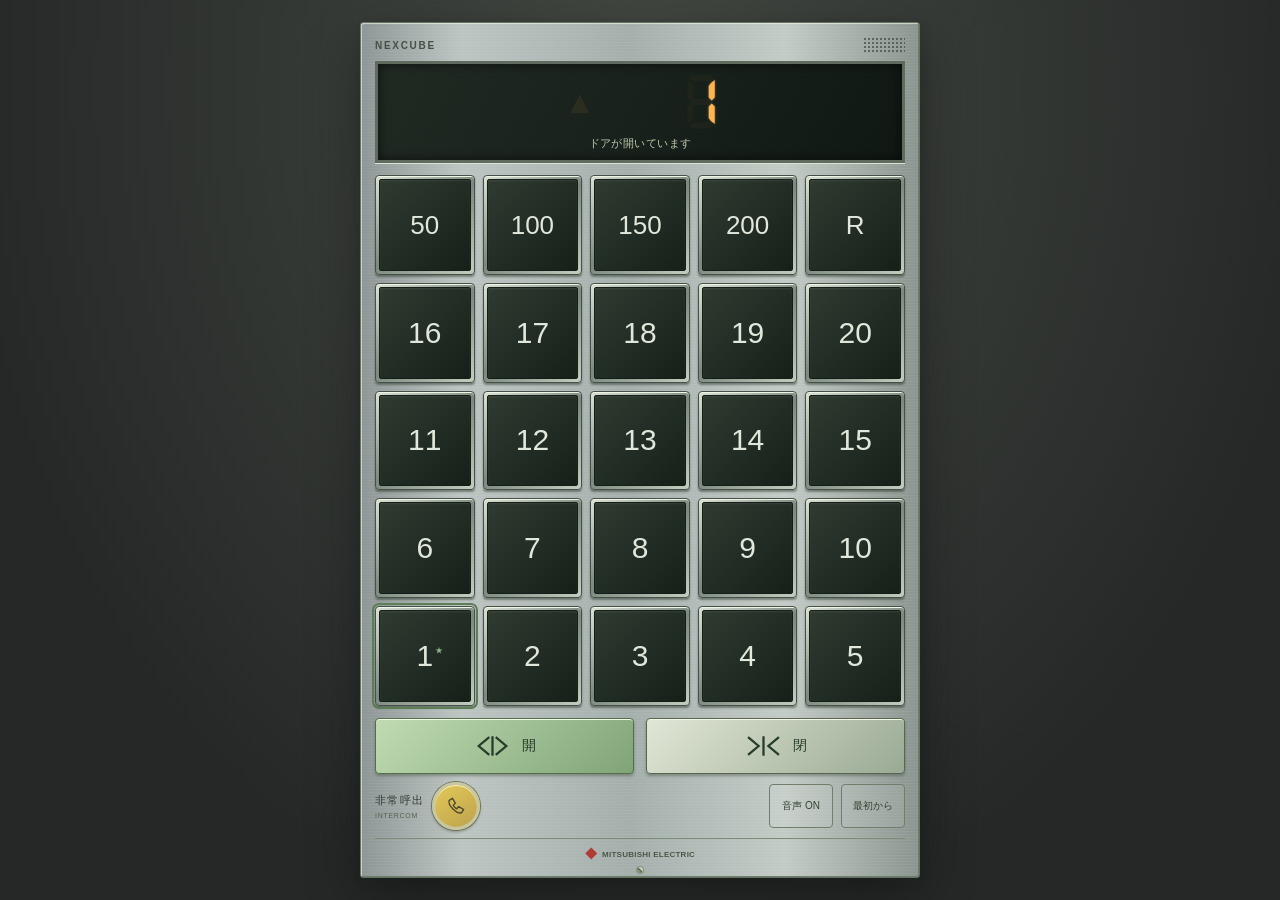
==== commit 53e6a2d0: "Show only responsive elevator control panel for tablets and phones" ====
--- a/index.html
+++ b/index.html
@@ -10,186 +10,105 @@
     <meta name="apple-mobile-web-app-capable" content="yes" />
     <meta name="apple-mobile-web-app-title" content="エレベーター" />
     <title>NEXCUBE — エレベーター体験</title>
-    <link rel="stylesheet" href="styles.css?v=2" />
+    <link rel="stylesheet" href="styles.css?v=3" />
   </head>
   <body>
     <main class="experience">
-      <header class="toolbar">
-        <div class="identity">
-          <span class="identity-mark" aria-hidden="true">↕</span>
-          <div>
-            <h1>エレベーター体験</h1>
-            <p>NEXCUBE · 1–200F / R</p>
+      <h1 class="sr-only">エレベーター操作盤</h1>
+      <section class="control-panel" aria-label="エレベーター操作盤">
+        <div class="panel-top">
+          <span>NEXCUBE</span><span class="speaker" aria-hidden="true"></span>
+        </div>
+        <div class="panel-screen">
+          <div class="indicator">
+            <span class="direction" data-direction aria-hidden="true">▲</span
+            ><span
+              class="floor-digits"
+              data-display
+              aria-label="現在階 1階"
+            ></span>
+          </div>
+          <div class="screen-message" id="screenMessage">
+            ドアが開いています
           </div>
         </div>
-        <div class="tools">
+        <div
+          class="floor-btn-grid"
+          id="floorGrid"
+          aria-label="行先階ボタン"
+        ></div>
+        <div class="door-controls">
           <button
-            id="soundButton"
-            class="tool-button"
+            class="door-button open-button"
+            id="openButton"
             type="button"
-            aria-pressed="true"
-            aria-label="音声を切り替える"
+            aria-label="ドアを開く"
           >
-            音声 ON
+            <svg viewBox="0 0 48 28" aria-hidden="true">
+              <path d="M20 3 7 14l13 11M28 3l13 11-13 11M24 2v24" /></svg
+            ><span>開</span>
           </button>
-          <button id="resetButton" class="tool-button" type="button">
-            最初から
+          <button
+            class="door-button close-button"
+            id="closeButton"
+            type="button"
+            aria-label="ドアを閉じる"
+          >
+            <svg viewBox="0 0 48 28" aria-hidden="true">
+              <path d="m5 3 13 11L5 25M43 3 30 14l13 11M24 2v24" /></svg
+            ><span>閉</span>
           </button>
         </div>
-      </header>
-      <section class="cabin" aria-label="エレベーターのかご内">
-        <div class="ceiling-light" aria-hidden="true"></div>
-        <div class="door-bay">
-          <div class="overhead">
-            <div class="overhead-id">01 <span>号機</span></div>
-            <div
-              class="indicator overhead-indicator"
-              aria-label="現在階と運転方向"
+        <div class="panel-bottom">
+          <div class="intercom-row">
+            <span>非常呼出<small>INTERCOM</small></span
+            ><button
+              class="call-button"
+              id="callButton"
+              type="button"
+              aria-label="非常呼出の体験"
+              aria-pressed="false"
             >
-              <span class="direction" data-direction aria-label="停止">▲</span>
-              <span
-                class="floor-digits"
-                data-display
-                aria-label="現在階 1階"
-              ></span>
-            </div>
-            <span class="overhead-caption">定員 24名<br />積載 1,600kg</span>
+              <svg viewBox="0 0 32 32" aria-hidden="true">
+                <path
+                  d="M11 5 6 8c-2 7 11 20 18 18l3-5-7-4-3 3c-3-1-4-3-5-5l3-3Z"
+                />
+              </svg>
+            </button>
           </div>
-          <div class="door-frame">
-            <div class="doorway" id="doorway">
-              <div class="landing" aria-hidden="true">
-                <div class="hall-light"></div>
-                <div class="hall-wall">
-                  <span id="landingFloor">1F</span><small>ELEVATOR HALL</small>
-                </div>
-                <div class="hall-floor"></div>
-              </div>
-              <div class="door-panel left" aria-hidden="true">
-                <span></span>
-              </div>
-              <div class="door-panel right" aria-hidden="true">
-                <span></span>
-              </div>
-              <div class="door-seam" aria-hidden="true"></div>
-            </div>
-            <div class="threshold" aria-hidden="true"></div>
-          </div>
-          <div class="door-notice">
-            <span class="notice-symbol" aria-hidden="true">!</span>
-            ドアにご注意ください
+          <div class="panel-tools">
+            <button
+              id="soundButton"
+              class="tool-button"
+              type="button"
+              aria-pressed="true"
+              aria-label="音声を切り替える"
+            >
+              音声 ON
+            </button>
+            <button id="resetButton" class="tool-button" type="button">
+              最初から
+            </button>
           </div>
         </div>
-        <div class="panel-wall">
-          <section class="control-panel" aria-label="エレベーター操作盤">
-            <div class="panel-top">
-              <span>NEXCUBE</span
-              ><span class="speaker" aria-hidden="true"></span>
-            </div>
-            <div class="panel-screen">
-              <div class="indicator">
-                <span class="direction" data-direction aria-hidden="true"
-                  >▲</span
-                ><span
-                  class="floor-digits"
-                  data-display
-                  aria-label="現在階 1階"
-                ></span>
-              </div>
-              <div class="screen-message" id="screenMessage">
-                ドアが開いています
-              </div>
-            </div>
-            <div
-              class="floor-btn-grid"
-              id="floorGrid"
-              aria-label="行先階ボタン"
-            ></div>
-            <div class="door-controls">
-              <button
-                class="door-button open-button"
-                id="openButton"
-                type="button"
-                aria-label="ドアを開く"
-              >
-                <svg viewBox="0 0 48 28" aria-hidden="true">
-                  <path d="M20 3 7 14l13 11M28 3l13 11-13 11M24 2v24" /></svg
-                ><span>開</span>
-              </button>
-              <button
-                class="door-button close-button"
-                id="closeButton"
-                type="button"
-                aria-label="ドアを閉じる"
-              >
-                <svg viewBox="0 0 48 28" aria-hidden="true">
-                  <path d="m5 3 13 11L5 25M43 3 30 14l13 11M24 2v24" /></svg
-                ><span>閉</span>
-              </button>
-            </div>
-            <div class="intercom-row">
-              <span>非常呼出<small>INTERCOM</small></span
-              ><button
-                class="call-button"
-                id="callButton"
-                type="button"
-                aria-label="非常呼出の体験"
-                aria-pressed="false"
-              >
-                <svg viewBox="0 0 32 32" aria-hidden="true">
-                  <path
-                    d="M11 5 6 8c-2 7 11 20 18 18l3-5-7-4-3 3c-3-1-4-3-5-5l3-3Z"
-                  />
-                </svg>
-              </button>
-            </div>
-            <div class="panel-brand">
-              <span class="diamonds" aria-hidden="true">◆</span
-              ><span>MITSUBISHI ELECTRIC</span>
-            </div>
-            <div class="panel-screw" aria-hidden="true"></div>
-          </section>
+        <div
+          class="announcement sr-only"
+          role="status"
+          aria-live="polite"
+          aria-atomic="true"
+        >
+          <span id="announcement">行先階のボタンを押してください</span>
         </div>
-        <div class="cabin-base" aria-hidden="true"></div>
+        <div class="panel-brand">
+          <span class="diamonds" aria-hidden="true">◆</span
+          ><span>MITSUBISHI ELECTRIC</span>
+        </div>
+
+        <div class="panel-screw" aria-hidden="true"></div>
       </section>
-      <div
-        class="announcement"
-        role="status"
-        aria-live="polite"
-        aria-atomic="true"
-      >
-        <span class="sound-indicator" aria-hidden="true">◖</span
-        ><span id="announcement">行先階のボタンを押してください</span>
-      </div>
-      <p class="hint">
-        行先を押して出発 · 予約した階はすばやく2回押すと取消
-        ·「開」は押し続けて戸開保持
-      </p>
-      <details class="operation-details">
-        <summary>運転状況</summary>
-        <dl>
-          <div>
-            <dt>状態</dt>
-            <dd id="phaseLabel">待機中</dd>
-          </div>
-          <div>
-            <dt>次の停車階</dt>
-            <dd id="targetLabel">—</dd>
-          </div>
-          <div>
-            <dt>速度</dt>
-            <dd id="speedLabel">0.0 m/s</dd>
-          </div>
-          <div>
-            <dt>予約階</dt>
-            <dd id="queueLabel">なし</dd>
-          </div>
-        </dl>
-        <p>非常呼出は体験用です。外部への通報は行いません。</p>
-      </details>
-      <footer>エレベーターの操作を楽しむシミュレーター</footer>
     </main>
-    <script src="elevator.js?v=2"></script>
-    <script src="audio.js?v=2"></script>
-    <script src="app.js?v=2"></script>
+    <script src="elevator.js?v=3"></script>
+    <script src="audio.js?v=3"></script>
+    <script src="app.js?v=3"></script>
   </body>
 </html>
--- a/styles.css
+++ b/styles.css
@@ -9,6 +9,29 @@
     #c3cbc6 76%,
     #8b9590
   );
+  --key-gap: 8px;
+  --panel-padding: 14px;
+  /* The height allowance includes the display, service keys and page padding. */
+  --key-size: clamp(
+    44px,
+    min(
+      calc(
+        (
+            100svh - 400px - env(safe-area-inset-top) -
+              env(safe-area-inset-bottom)
+          ) /
+          5
+      ),
+      calc(
+        (
+            100vw - 84px - env(safe-area-inset-left) -
+              env(safe-area-inset-right)
+          ) /
+          5
+      )
+    ),
+    100px
+  );
   font-family:
     -apple-system, BlinkMacSystemFont, "Hiragino Kaku Gothic ProN", "Yu Gothic",
     sans-serif;
@@ -20,8 +43,8 @@
 }
 body {
   margin: 0;
-  background: radial-gradient(ellipse at 50% 10%, #444943, #252827 65%);
-  min-height: 100svh;
+  min-width: 280px;
+  background: radial-gradient(ellipse at 50% 10%, #444943, #252827 75%);
 }
 button {
   font: inherit;
@@ -31,10 +54,9 @@
   user-select: none;
   -webkit-user-select: none;
 }
-button:focus-visible,
-summary:focus-visible {
+button:focus-visible {
   outline: 3px solid #e6b969;
-  outline-offset: 5px;
+  outline-offset: 4px;
 }
 button:disabled {
   cursor: default;
@@ -43,368 +65,43 @@
 svg {
   flex-shrink: 0;
 }
+.sr-only {
+  position: absolute;
+  width: 1px;
+  height: 1px;
+  padding: 0;
+  margin: -1px;
+  overflow: hidden;
+  clip-path: inset(50%);
+  white-space: nowrap;
+  border: 0;
+}
 .experience {
-  max-width: 1152px;
-  margin: auto;
-  padding: 24px 32px 18px;
-}
-.toolbar {
-  display: flex;
-  align-items: center;
-  justify-content: space-between;
-  gap: 14px;
-  margin: 0 0 22px;
-}
-.identity {
-  display: flex;
-  gap: 12px;
-  align-items: center;
-}
-.identity-mark {
-  font-size: 30px;
-  color: #aeb6a8;
-}
-.identity h1 {
-  font-size: 15px;
-  font-weight: 500;
-  letter-spacing: 0.12em;
-  margin: 0;
-}
-.identity p {
-  font-size: 10px;
-  letter-spacing: 0.16em;
-  color: #a7aea5;
-  margin: 6px 0 0;
-}
-.tools {
-  display: flex;
-  gap: 8px;
-}
-.tool-button {
-  border: 1px solid #646a60;
-  border-radius: 6px;
-  background: #ffffff05;
-  color: #d4d8cd;
-  padding: 9px 12px;
-  font-size: 11px;
-  min-height: 40px;
-}
-.tool-button:hover {
-  background: #ffffff10;
-}
-.cabin {
+  display: grid;
+  place-items: center;
+  min-height: 100svh;
+  padding: max(12px, env(safe-area-inset-top))
+    max(12px, env(safe-area-inset-right)) max(12px, env(safe-area-inset-bottom))
+    max(12px, env(safe-area-inset-left));
+}
+.control-panel {
   position: relative;
   display: grid;
-  grid-template-columns: minmax(0, 1fr) 300px;
-  gap: 0;
-  padding: 48px 42px 0 50px;
-  min-height: 750px;
-  overflow: hidden;
-  border: 1px solid #737c72;
-  border-radius: 3px 3px 0 0;
-  background:
-    repeating-linear-gradient(0deg, #ffffff02 0 1px, transparent 1px 3px),
-    linear-gradient(
-      90deg,
-      #5f6862,
-      #a0aba1 6%,
-      #a6afa4 57%,
-      #858e83 73%,
-      #7a8478 100%
-    );
-  box-shadow:
-    0 22px 70px #0005,
-    inset 0 1px 2px #ffffdd40,
-    inset 8px 0 14px #0002;
-}
-.ceiling-light {
-  position: absolute;
-  top: 0;
-  left: 8%;
-  right: 8%;
-  height: 6px;
-  background: #fffde6;
-  box-shadow: 0 3px 22px 7px #fff9ce55;
-}
-.cabin:before {
-  content: "";
-  position: absolute;
-  inset: 0 13px;
-  border-inline: 1px solid #ffffff13;
-  pointer-events: none;
-}
-.door-bay {
-  position: relative;
-  align-self: stretch;
-  display: flex;
-  flex-direction: column;
-  padding-right: 26px;
-}
-.overhead {
-  height: 94px;
-  margin: 0 0 16px;
-  display: flex;
-  align-items: center;
-  justify-content: space-between;
-  gap: 12px;
-  padding: 0 20px;
-  background: linear-gradient(120deg, #262c29, #111815);
-  border: 6px solid #8f9990;
-  outline: 1px solid #5f685f;
-  box-shadow:
-    0 2px 3px #0007,
-    inset 0 0 8px #0008;
-}
-.overhead-id {
-  font-size: 20px;
-  color: #a9b1a2;
-  font-variant-numeric: tabular-nums;
-}
-.overhead-id span {
-  display: block;
-  font-size: 9px;
-  text-align: center;
-  margin-top: 5px;
-}
-.overhead-caption {
-  font-size: 9px;
-  color: #9aa392;
-  line-height: 1.8;
-  white-space: nowrap;
-}
-.indicator {
-  display: flex;
-  align-items: center;
-  justify-content: center;
-  gap: 10px;
-  min-width: 0;
-}
-.direction {
-  color: #ffb34b13;
-  font-family: Arial, sans-serif;
-  font-size: 27px;
-  line-height: 1;
-  display: inline-block;
-  width: 27px;
-  transition: color 0.2s;
-  transform: rotate(0deg);
-}
-.direction.active {
-  color: var(--amber);
-  text-shadow: 0 0 12px #ff9c4766;
-}
-.direction.down {
-  transform: rotate(180deg);
-}
-.floor-digits {
-  display: flex;
-  justify-content: flex-end;
-  min-width: 68px;
-  gap: 3px;
-  height: 46px;
-}
-.floor-digits svg {
-  height: 100%;
-  width: auto;
-  overflow: visible;
-}
-.segment {
-  fill: #eea5430a;
-}
-.segment.on {
-  fill: var(--amber);
-  filter: drop-shadow(0 0 2px #ffc77955);
-}
-.door-frame {
-  position: relative;
-  flex: 1;
-  padding: 13px 13px 0;
-  background: var(--steel);
-  box-shadow:
-    0 0 0 1px #535e56,
-    inset 1px 0 #e9eee4a0,
-    inset -3px 0 #526054,
-    0 5px 9px #0004;
-  min-height: 420px;
-}
-.doorway {
-  position: relative;
-  overflow: hidden;
-  height: 100%;
-  min-height: 420px;
-  background: #444c42;
-  --door-open: 100%;
-}
-.door-panel {
-  position: absolute;
-  top: 0;
-  bottom: 0;
-  width: 50%;
-  z-index: 2;
-  background:
-    repeating-linear-gradient(
-      0deg,
-      #ffffff08 0px,
-      #ffffff08 1px,
-      transparent 1px,
-      transparent 3px
-    ),
-    linear-gradient(
-      95deg,
-      #87948c,
-      #b6bfb5 15%,
-      #aab6ac 45%,
-      #c5ccc2 80%,
-      #929f95
-    );
-  will-change: transform;
-}
-.door-panel.left {
-  left: 0;
-  border-right: 2px solid #3f4c43;
-  transform: translateX(calc(-1 * var(--door-open)));
-}
-.door-panel.right {
-  right: 0;
-  border-left: 1px solid #d5ddd0;
-  transform: translateX(var(--door-open));
-  background-color: #a8b3a7;
-  background-blend-mode: soft-light;
-}
-.door-panel span {
-  position: absolute;
-  inset: 0 8px;
-  border-inline: 1px solid #ffffff08;
-}
-.door-seam {
-  position: absolute;
-  inset: 0;
-  pointer-events: none;
-  z-index: 3;
-  box-shadow:
-    inset 0 8px 12px #0006,
-    inset 5px 0 8px #0004,
-    inset -5px 0 8px #0004;
-}
-.landing {
-  position: absolute;
-  inset: 0;
-  background: linear-gradient(
-    90deg,
-    #817e69,
-    #c5c2a9 35%,
-    #e1dfc4 70%,
-    #aca98f
+  grid-template-columns: minmax(0, 1fr);
+  gap: 8px;
+  width: min(
+    100%,
+    calc(var(--key-size) * 5 + var(--key-gap) * 4 + var(--panel-padding) * 2)
   );
-  overflow: hidden;
-}
-.hall-light {
-  position: absolute;
-  top: 0;
-  left: 12%;
-  right: 12%;
-  height: 22%;
-  background: linear-gradient(#d3d0b1, #fff9cf);
-  clip-path: polygon(0 0, 100% 0, 78% 100%, 22% 100%);
-}
-.hall-wall {
-  position: absolute;
-  top: 20%;
-  left: 18%;
-  right: 18%;
-  bottom: 25%;
-  background: linear-gradient(100deg, #dfdec9, #eae7d2);
-  box-shadow: 0 0 30px #68634d44;
-  display: flex;
-  flex-direction: column;
-  align-items: center;
-  justify-content: center;
-}
-.hall-wall:before {
-  content: "";
-  position: absolute;
-  inset: 0;
-  background: repeating-linear-gradient(
-    90deg,
-    transparent 0,
-    transparent 31%,
-    #79775c22 31.2%,
-    transparent 31.5%
-  );
-}
-.hall-wall span {
-  font-family: Georgia, serif;
-  font-size: 64px;
-  color: #68684f;
-  font-weight: 400;
-  position: relative;
-}
-.hall-wall small {
-  font-size: 7px;
-  letter-spacing: 0.2em;
-  color: #858269;
-  margin-top: 10px;
-}
-.hall-floor {
-  position: absolute;
-  inset: 75% 0 0;
-  background:
-    repeating-linear-gradient(0deg, transparent 0 29px, #3d443b33 30px 31px),
-    linear-gradient(115deg, #7f8975, #a6ad94, #74816b);
-  clip-path: polygon(18% 0, 82% 0, 100% 100%, 0 100%);
-}
-.threshold {
-  position: absolute;
-  bottom: 0;
-  left: 0;
-  right: 0;
-  height: 12px;
-  z-index: 4;
-  background: repeating-linear-gradient(0deg, #667367 0 1px, #bbc4b8 1px 3px);
-  border-top: 2px solid #53604f;
-  box-shadow: 0 -1px #d0d6c4;
-}
-.door-notice {
-  position: absolute;
-  bottom: 36px;
-  left: 50%;
-  transform: translateX(-65%);
-  z-index: 4;
-  font-size: 10px;
-  letter-spacing: 0.1em;
-  white-space: nowrap;
-  color: #303d32;
-  background: #cbd2c17d;
-  padding: 6px 10px;
-  border: 1px solid #879581;
-  pointer-events: none;
-}
-.notice-symbol {
-  display: inline-flex;
-  width: 13px;
-  height: 13px;
-  align-items: center;
-  justify-content: center;
-  border: 1px solid currentColor;
-  border-radius: 50%;
-  margin-right: 4px;
-  font-size: 9px;
-}
-.panel-wall {
-  position: relative;
-  padding: 0 12px 34px 16px;
-  border-left: 1px solid #5b695a55;
-  box-shadow: inset 1px 0 #e7efda20;
-}
-.control-panel {
-  position: relative;
-  padding: 19px 20px 28px;
+  padding: var(--panel-padding);
+  border: 1px solid #657364;
+  border-radius: 3px;
   color: #2e3830;
   background:
     repeating-linear-gradient(0deg, #ffffff0d 0 1px, transparent 1px 3px),
     var(--steel);
   box-shadow:
-    0 0 0 1px #5e6a5e,
+    0 18px 55px #0005,
     inset 1px 1px #f6f9e799,
     inset -1px -1px #6f7e6c,
     2px 3px 9px #1a291a33;
@@ -413,7 +110,7 @@
   display: flex;
   align-items: center;
   justify-content: space-between;
-  margin-bottom: 15px;
+  min-height: 16px;
 }
 .panel-top > span:first-child {
   font-family: Arial, sans-serif;
@@ -425,45 +122,79 @@
 .speaker {
   width: 42px;
   height: 16px;
-  background: radial-gradient(circle, #3d493e 1px, transparent 1.5px) 0 0/4px
+  background: radial-gradient(circle, #3d493e 1px, transparent 1.5px) 0 0 / 4px
     4px;
   opacity: 0.7;
 }
 .panel-screen {
-  padding: 15px 12px 10px;
+  padding: 10px 12px 8px;
   background: linear-gradient(120deg, #202a23, #101813);
   border: 3px solid #5e6b5e;
   box-shadow:
     0 1px #dce5d4,
     inset 0 0 12px #0009;
 }
-.panel-screen .floor-digits {
-  height: 53px;
-  min-width: 88px;
-}
-.panel-screen .indicator {
-  gap: 16px;
+.indicator {
+  display: flex;
+  align-items: center;
+  justify-content: center;
+  gap: 20px;
+  min-width: 0;
+}
+.direction {
+  color: #ffb34b13;
+  font-family: Arial, sans-serif;
+  font-size: 32px;
+  line-height: 1;
+  display: inline-block;
+  width: 32px;
+  transition: color 0.2s;
+}
+.direction.active {
+  color: var(--amber);
+  text-shadow: 0 0 12px #ff9c4766;
+}
+.direction.down {
+  transform: rotate(180deg);
+}
+.floor-digits {
+  display: flex;
+  justify-content: flex-end;
+  min-width: 100px;
+  gap: 4px;
+  height: 56px;
+}
+.floor-digits svg {
+  height: 100%;
+  width: auto;
+  overflow: visible;
+}
+.segment {
+  fill: #eea5430a;
+}
+.segment.on {
+  fill: var(--amber);
+  filter: drop-shadow(0 0 2px #ffc77955);
 }
 .screen-message {
-  font-size: 10px;
+  font-size: 11px;
   letter-spacing: 0.04em;
   color: #c0c9ad;
   text-align: center;
-  min-height: 14px;
-  margin-top: 12px;
-  white-space: nowrap;
+  min-height: 16px;
+  margin-top: 6px;
 }
 .floor-btn-grid {
   display: grid;
-  grid-template-columns: repeat(4, minmax(0, 1fr));
-  gap: 10px 9px;
-  padding: 20px 0 17px;
+  grid-template-columns: repeat(5, minmax(0, 1fr));
+  gap: var(--key-gap);
+  padding: 4px 0;
 }
 .floor-btn {
   position: relative;
   aspect-ratio: 1;
   min-height: 44px;
-  min-width: 0;
+  min-width: 44px;
   padding: 0;
   border-radius: 4px;
   border: 1px solid #475048;
@@ -476,7 +207,7 @@
   align-items: center;
   justify-content: center;
 }
-.floor-btn:before {
+.floor-btn::before {
   content: "";
   position: absolute;
   inset: 3px;
@@ -488,13 +219,13 @@
 .btn-label {
   position: relative;
   font-family: Arial, Helvetica, sans-serif;
-  font-size: 19px;
+  font-size: clamp(18px, calc(var(--key-size) * 0.32), 30px);
   font-weight: 500;
   z-index: 1;
   line-height: 1;
 }
 .floor-btn.express .btn-label {
-  font-size: 16px;
+  font-size: clamp(16px, calc(var(--key-size) * 0.26), 26px);
 }
 .floor-btn:active {
   transform: translateY(1px);
@@ -504,7 +235,7 @@
     0 0 0 1px #f2b35499,
     0 2px 3px #17241766;
 }
-.floor-btn.lit:before {
+.floor-btn.lit::before {
   border-color: #ffb33e;
   background: linear-gradient(135deg, #584727, #282d20);
   box-shadow: inset 0 0 7px #ffb24d33;
@@ -517,7 +248,7 @@
   outline: 2px solid #5c7e57;
   outline-offset: 1px;
 }
-.floor-btn.main-floor .btn-label:after {
+.floor-btn.main-floor .btn-label::after {
   content: "★";
   font-size: 8px;
   position: absolute;
@@ -525,19 +256,13 @@
   top: 6px;
   color: #8fb286;
 }
-.button-space {
-  aspect-ratio: 1;
-}
 .door-controls {
   display: grid;
   grid-template-columns: 1fr 1fr;
-  gap: 13px;
-  padding: 16px 0 15px;
-  border-top: 1px solid #788777;
-  box-shadow: inset 0 1px #e4ecda4d;
+  gap: 12px;
 }
 .door-button {
-  height: 62px;
+  min-height: 56px;
   border: 1px solid #586452;
   border-radius: 4px;
   background: linear-gradient(135deg, #e1e6d5, #99aa94);
@@ -546,10 +271,9 @@
     0 2px 3px #34412c66,
     inset 0 1px #f3f9e5;
   display: flex;
-  flex-direction: column;
-  align-items: center;
-  justify-content: center;
-  gap: 3px;
+  align-items: center;
+  justify-content: center;
+  gap: 10px;
 }
 .door-button svg {
   width: 39px;
@@ -559,7 +283,7 @@
   fill: none;
 }
 .door-button span {
-  font-size: 11px;
+  font-size: 14px;
 }
 .open-button {
   background: linear-gradient(135deg, #c0dbb2, #80a477);
@@ -571,11 +295,18 @@
 .door-button:disabled {
   opacity: 0.48;
 }
+.panel-bottom {
+  display: flex;
+  align-items: center;
+  justify-content: space-between;
+  gap: 8px;
+}
 .intercom-row {
   display: flex;
   align-items: center;
-  justify-content: space-between;
-  padding: 7px 10px 11px;
+  justify-content: center;
+  gap: 8px;
+  min-height: 48px;
 }
 .intercom-row > span {
   font-size: 11px;
@@ -590,8 +321,8 @@
   color: #53604e;
 }
 .call-button {
-  width: 45px;
-  height: 45px;
+  width: 48px;
+  height: 48px;
   border-radius: 50%;
   padding: 10px;
   border: 3px solid #c7c7a2;
@@ -613,13 +344,32 @@
   background: #ffc352;
   box-shadow: 0 0 12px #ffd366aa;
 }
+.panel-tools {
+  display: flex;
+  justify-content: center;
+  gap: 8px;
+}
+.tool-button {
+  min-width: 64px;
+  min-height: 44px;
+  white-space: nowrap;
+  border: 1px solid #6f7f6c;
+  border-radius: 4px;
+  background: #ffffff12;
+  color: #334330;
+  padding: 6px;
+  font-size: 10px;
+}
+.tool-button:hover {
+  background: #ffffff30;
+}
 .panel-brand {
   display: flex;
   justify-content: center;
   gap: 5px;
   align-items: center;
   border-top: 1px solid #7c8b76;
-  padding-top: 12px;
+  padding-top: 7px;
   font-family: Arial, sans-serif;
   font-size: 8px;
   letter-spacing: 0.03em;
@@ -632,7 +382,7 @@
 }
 .panel-screw {
   position: absolute;
-  bottom: 9px;
+  bottom: 4px;
   left: calc(50% - 3px);
   width: 6px;
   height: 6px;
@@ -640,317 +390,69 @@
   background: linear-gradient(45deg, #83917b 40%, #51604d 45% 55%, #c3ceb6 60%);
   box-shadow: 0 0 0 1px #85937a;
 }
-.cabin-base {
-  position: absolute;
-  bottom: 0;
-  left: 0;
-  right: 0;
-  height: 20px;
-  background: linear-gradient(#374b38, #6b7c62, #3e503d);
-  border-top: 1px solid #b1c09e;
-  box-shadow: 0 -3px 9px #33402944;
-}
-.announcement {
-  display: flex;
-  align-items: center;
-  justify-content: center;
-  gap: 9px;
-  color: #e0e3d6;
-  min-height: 48px;
-  font-size: 12px;
-  letter-spacing: 0.04em;
-  text-align: center;
-  padding: 12px;
-}
-.sound-indicator {
-  color: #d7bc86;
-  font-size: 20px;
-}
-.hint {
-  color: #a8b09e;
-  font-size: 10px;
-  text-align: center;
-  line-height: 1.9;
-  margin: 0 0 12px;
-}
-.operation-details {
-  border-top: 1px solid #626b5955;
-  padding: 12px 0;
-  color: #b7bfab;
-  font-size: 11px;
-}
-.operation-details summary {
-  cursor: pointer;
-  min-height: 24px;
-  width: max-content;
-}
-.operation-details dl {
-  display: grid;
-  grid-template-columns: repeat(4, 1fr);
-  gap: 12px;
-  margin: 10px 0;
-}
-.operation-details dt {
-  font-size: 10px;
-  color: #909e88;
-  margin-bottom: 5px;
-}
-.operation-details dd {
-  margin: 0;
-  color: #e3e7db;
-  font-variant-numeric: tabular-nums;
-}
-.operation-details p {
-  font-size: 10px;
-  color: #929f89;
-  margin: 14px 0 0;
-}
-footer {
-  font-size: 9px;
-  color: #858f7c;
-  letter-spacing: 0.06em;
-  text-align: center;
-  padding: 6px;
-}
-@media (min-width: 1000px) and (max-height: 850px) {
-  .experience {
-    padding-top: 16px;
-    max-width: 1030px;
-  }
-  .toolbar {
-    margin-bottom: 16px;
-  }
-  .cabin {
-    min-height: 650px;
-    padding-top: 30px;
-    grid-template-columns: minmax(0, 1fr) 278px;
+/* Short landscape windows keep the display beside the floor keys. */
+@media (min-width: 700px) and (max-height: 600px) {
+  :root {
+    --key-size: clamp(
+      44px,
+      min(calc((100svh - 104px) / 5), calc((100vw - 330px) / 5)),
+      72px
+    );
   }
   .control-panel {
-    padding: 14px 18px 23px;
+    width: min(100%, calc(var(--key-size) * 5 + var(--key-gap) * 4 + 238px));
+    grid-template-columns: 190px minmax(0, 1fr);
+    grid-template-areas: "top floors" "screen floors" "doors floors" "bottom floors" "brand floors";
+    column-gap: 20px;
+    row-gap: 6px;
+    align-items: center;
   }
   .panel-top {
-    margin-bottom: 10px;
+    grid-area: top;
+  }
+  .panel-screen {
+    grid-area: screen;
   }
   .floor-btn-grid {
-    gap: 7px;
-    padding: 14px 0;
-  }
-  .floor-btn {
-    min-height: 40px;
+    grid-area: floors;
   }
   .door-controls {
-    padding: 11px 0;
+    grid-area: doors;
+    gap: 8px;
   }
   .door-button {
-    height: 53px;
-  }
-  .panel-screen {
-    padding: 11px 9px 8px;
-  }
-  .panel-screen .floor-digits {
-    height: 43px;
-  }
-  .intercom-row {
-    padding-bottom: 8px;
-  }
-  .overhead {
-    height: 80px;
-  }
-  .announcement {
-    min-height: 38px;
-  }
-}
-@media (max-width: 800px) {
-  .experience {
-    padding: 20px 22px 14px;
-  }
-  .cabin {
-    grid-template-columns: minmax(0, 1fr) 270px;
-    padding: 36px 20px 0 24px;
-    min-height: 740px;
-  }
-  .door-bay {
-    padding-right: 18px;
-  }
-  .panel-wall {
-    padding: 0 2px 30px 12px;
-  }
-  .control-panel {
-    padding: 18px 16px 26px;
-  }
-  .overhead {
-    padding: 0 12px;
-    height: 88px;
-  }
-  .overhead-id,
-  .overhead-caption {
+    min-height: 48px;
+    gap: 5px;
+  }
+  .door-button svg {
+    width: 30px;
+  }
+  .panel-bottom {
+    grid-area: bottom;
+    gap: 6px;
+  }
+  .intercom-row > span {
     display: none;
   }
-  .overhead-indicator {
-    width: 100%;
-  }
-  .floor-btn-grid {
-    gap: 9px 8px;
-  }
-  .floor-btn {
-    min-height: 44px;
-  }
-  .toolbar {
-    margin-bottom: 18px;
-  }
-  .identity h1 {
-    font-size: 14px;
+  .floor-digits {
+    height: 36px;
+    min-width: 70px;
+  }
+  .panel-tools {
+    gap: 4px;
   }
   .tool-button {
-    padding: 9px 10px;
-  }
-  .door-notice {
-    font-size: 8px;
-    transform: translateX(-57%);
-    padding: 6px;
-  }
-  .hall-wall span {
-    font-size: 46px;
-  }
-}
-@media (max-width: 590px) {
-  .experience {
-    padding: 14px 12px;
-  }
-  .toolbar {
-    gap: 8px;
-  }
-  .identity-mark {
-    display: none;
-  }
-  .identity h1 {
-    font-size: 12px;
-    letter-spacing: 0.03em;
-  }
-  .identity p {
-    font-size: 8px;
-    letter-spacing: 0.06em;
-  }
-  .tools {
-    gap: 5px;
-  }
-  .tool-button {
-    font-size: 10px;
-    padding: 8px;
-  }
-  .cabin {
-    grid-template-columns: minmax(0, 1fr) 228px;
-    padding: 22px 10px 0 12px;
-    min-height: 700px;
-  }
-  .panel-wall {
-    padding-left: 8px;
-  }
-  .control-panel {
-    padding: 15px 12px 23px;
-  }
-  .door-bay {
-    padding-right: 10px;
-  }
-  .overhead {
-    border-width: 3px;
-    padding: 0 5px;
-    height: 72px;
-    margin-bottom: 10px;
-  }
-  .overhead-indicator {
-    gap: 3px;
-    flex-wrap: wrap;
-  }
-  .overhead .floor-digits {
-    height: 34px;
     min-width: 0;
-  }
-  .overhead .direction {
-    font-size: 17px;
-    width: 17px;
-  }
-  .door-frame {
-    padding: 7px 5px 0;
-  }
-  .door-notice {
-    display: none;
-  }
-  .panel-screen .floor-digits {
-    height: 46px;
-    min-width: 74px;
-  }
-  .floor-btn-grid {
-    gap: 8px 7px;
-    padding: 15px 0;
-  }
-  .floor-btn {
-    min-height: 40px;
-  }
-  .btn-label {
-    font-size: 17px;
-  }
-  .floor-btn.express .btn-label {
-    font-size: 14px;
-  }
-  .door-controls {
-    gap: 9px;
-    padding: 12px 0;
-  }
-  .door-button {
-    height: 56px;
-  }
-  .panel-top > span:first-child {
-    font-size: 9px;
+    flex: 1;
+    padding-inline: 4px;
   }
   .panel-brand {
+    grid-area: brand;
     font-size: 7px;
   }
-  .screen-message {
-    font-size: 9px;
-  }
-  .hall-wall span {
-    font-size: 26px;
-  }
-  .hall-wall small {
-    display: none;
-  }
-  .hall-wall {
-    left: 6%;
-    right: 6%;
-  }
-  .announcement {
-    font-size: 11px;
-    padding-inline: 4px;
-  }
-  .hint {
-    font-size: 9px;
-  }
-  .operation-details dl {
-    grid-template-columns: 1fr 1fr;
-  }
 }
 @media (prefers-reduced-motion: reduce) {
-  .door-panel {
-    will-change: auto;
-  }
-}
-/* Keep all controls reachable without scrolling on a landscape iPad. */
-.floor-btn {
-  grid-row: var(--row);
-  grid-column: var(--column);
-}
-@media (min-width: 1000px) and (max-height: 850px) {
-  .cabin {
-    grid-template-columns: minmax(0, 1fr) 316px;
-    min-height: 600px;
-  }
-  .floor-btn-grid {
-    grid-template-columns: repeat(5, minmax(0, 1fr));
-  }
-  .floor-btn {
-    grid-row: var(--compact-row);
-    grid-column: var(--compact-column);
-    min-height: 44px;
-  }
-}
+  .direction {
+    transition: none;
+  }
+}
